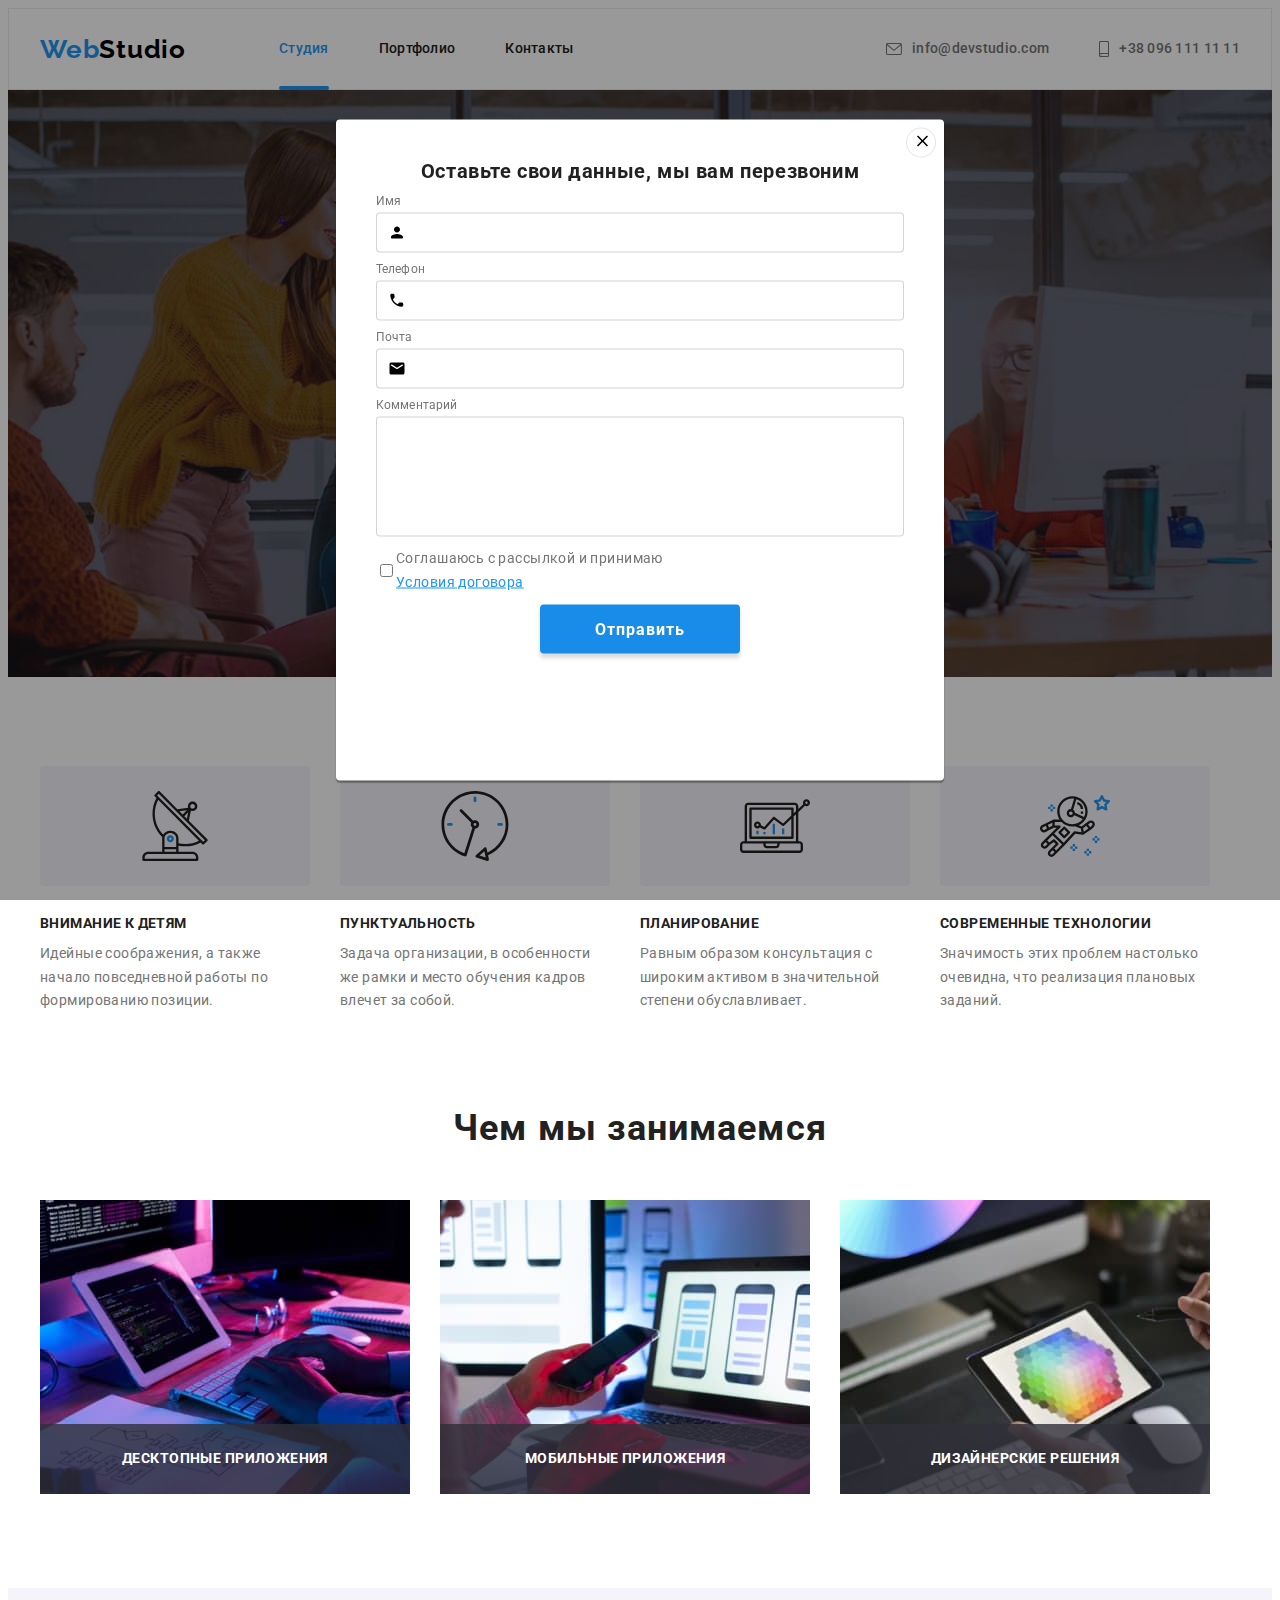
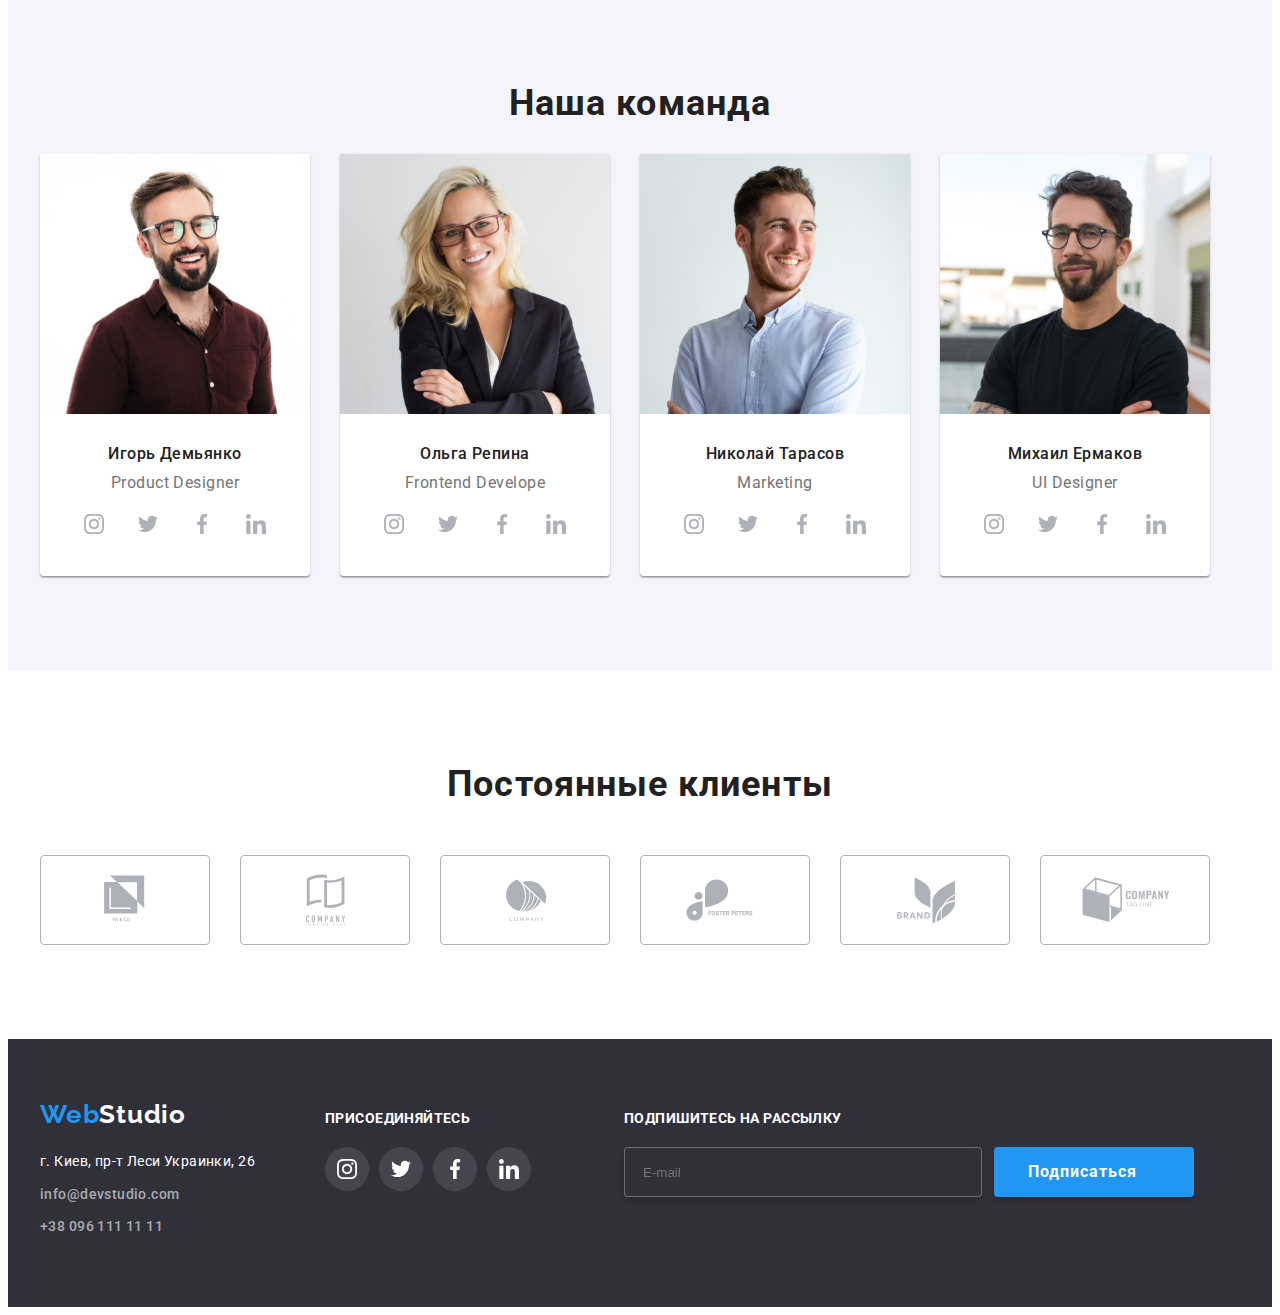
==== index.html @ b303ab15 "сделана модалка и футер не доконца" ====
<!DOCTYPE html>
<html lang="ru">
<head>
    <meta charset="UTF-8">
    <meta name="viewport" content="width=device-width, initial-scale=1.0">
    <title lang="en">Web Studio</title>
    <link rel="stylesheet" href="https://cdnjs.cloudflare.com/ajax/libs/modern-normalize/1.0.0/modern-normalize.css"
    integrity="sha512-Zx6MlUMKSVJoQ+83OwhdILe8cSEsCzfqThJd7J/VA2UrK6Ctj85p+xzqfyuNXE5B1k25uUdmJ2OzItbBy9GHAQ=="
    crossorigin="anonymous" />
    <link rel="preconnect" href="https://fonts.gstatic.com">
    <link rel="preconnect" href="https://fonts.gstatic.com">
    <link rel="preconnect" href="https://fonts.gstatic.com">
    <link href="https://fonts.googleapis.com/css2?family=Raleway:wght@700&family=Roboto:wght@400;500;700;900&display=swap"
    rel="stylesheet">
    <link rel="stylesheet" href="./css/styles.css">
</head>
<body>
    <!-- шапка сайта -->
    <header class="header">
        <div class="container main-nav">
            <nav class="menu">
                <a href="./index.html" lang="en" class="logo"><span class="logo-slogan">Web</span>Studio</a>
                <ul class="list-no-stule site-nav">
                    <li class="item"><a href="./index.html" class="menu-nav color-atelier underscore">Студия</a></li>
                    <li class="item"><a href="./portfolio.html" class="menu-nav ">Портфолио</a></li>
                    <li class="item"><a href="#" class="menu-nav">Контакты</a></li>
                </ul>
            </nav>
            <ul class="list-no-stule  auth-nav">
                <li class="item">
                    <a href="mailto:info@devstudio.com" class="address mail">
                        <svg class="" width="16" height="12">   
                            <use href="./img/icon/sprait-icon.svg#envelope"></use>  
                        </svg>
                        info@devstudio.com
                    </a>
                </li>
                <li class="item">
                    <a href="tel:+380961111111" class="address tell">
                        <svg class="" width="10" height="16">
                            <use href="./img/icon/sprait-icon.svg#smartphone"></use>
                        </svg>
                        +38 096 111 11 11
                    </a>
                </li>
            </ul>
        </div>
    </header>
    <!-- /шапка сайта -->
    <!-- основной контент -->
    <main>
        <!-- главный блок -->
        <section class="hero">
            <div class="container">
                <div class="text-button">
                    <h1 class="hero-text">ЭФФЕКТИВНЫЕ РЕШЕНИЯ ДЛЯ ВАШЕГО БИЗНЕСА</h1>
                    <button type="button" class="button-promo" data-modal-open>Заказать услугу</button>
                </div>
            </div>
            <!-- МОДАЛЬНОЕ ОКНО -->
            <!--  is-hidden -->
            <div class="backdrop" data-modal>  
                <div class="modal">
                    <button type="button" class="button-modal" data-modal-close>
                        <svg class="close" width="18" height="18">
                            <use href="./img/icon/symbol-defs.svg#close-modal"></use>
                        </svg>
                    </button>
                    <h3 class="modal-title">Оставьте свои данные, мы вам перезвоним</h3>
                    <form class="modal-form" action="#">
                        <label class="modal-form-lable">
                            Имя
                            <span class="input-wrapper">           
                                <input type="text" name="name"/>
                                <svg class="close" width="18" height="18">
                                    <use href="./img/icon/symbol-defs.svg#person-modal"></use>
                                </svg>
                            </span>
                        </label>
                        <label class="modal-form-lable">
                            Телефон
                            <span class="input-wrapper">
                                <input type="tel" name="tel" />
                                <svg class="close" width="18" height="18">
                                    <use href="./img/icon/symbol-defs.svg#phone-modal"></use>
                                </svg>
                            </span> 
                        </label>
                        <label class="modal-form-lable">
                            Почта
                            <span class="input-wrapper">
                                <input type="email" name="mail" />
                                <svg class="close" width="18" height="18">
                                    <use href="./img/icon/symbol-defs.svg#emai-modal"></use>
                                </svg>
                            </span>
                        </label>
                        <label>
                            Комментарий
                            <textarea name="coment" placeholder="Введите текст">
                            </textarea>
                        </label>
                        <label class="label-checkbox">
                            <input type="checkbox" name="contract" required>
                            <span>
                                Соглашаюсь с рассылкой и принимаю <a href="#" class="lable-linc">Условия договора</a>
                            </span>
                        </label>
                        <button type="submit" class="form-btn">Отправить</button>
                    </form>
                </div>
            </div> 
        </section>
        <!-- наше преимущество -->
        <section class="advantage">
            <div class="container">
                <h2 class="invisible-text">Наше преимущество</h2>
                <ul class="list-no-stule advantage-text">
                    <li class="item children">
                        <div class="advantage-icon">
                            <svg class="" width="70" height="70">
                                <use href="./img/icon/sprait-icon.svg#antenna"></use>
                            </svg>
                        </div>
                        <h3 class="key-slogan">ВНИМАНИЕ К ДЕТЯМ</h3>
                        <p class="text">Идейные соображения, а также начало повседневной работы по формированию позиции.</p>
                    </li>
                    <li class="item punctuality">
                        <div class="advantage-icon">
                            <svg class="" width="70" height="70">
                                <use href="./img/icon/sprait-icon.svg#clock"></use>
                            </svg>
                        </div>
                        <h3 class="key-slogan">ПУНКТУАЛЬНОСТЬ</h3>
                        <p class="text">Задача организации, в особенности же рамки и место обучения кадров влечет за собой.</p>
                    </li>
                    <li class="item planning">
                        <div class="advantage-icon">
                            <svg class="" width="70" height="70">
                                <use href="./img/icon/sprait-icon.svg#diagram"></use>
                            </svg>
                        </div>
                        <h3 class="key-slogan">ПЛАНИРОВАНИЕ</h3>
                        <p class="text">Равным образом консультация с широким активом в значительной степени обуславливает.</p>
                    </li>
                    <li class="item technologies">
                        <div class="advantage-icon">
                            <svg class="" width="70" height="70">
                                <use href="./img/icon/sprait-icon.svg#astronaut"></use>
                            </svg>
                        </div>
                        <h3 class="key-slogan">СОВРЕМЕННЫЕ ТЕХНОЛОГИИ</h3>
                        <p class="text">Значимость этих проблем настолько очевидна, что реализация плановых заданий.</p>
                    </li>
                </ul>
            </div> 
        </section>
        <!-- чем мы занимаемся -->
        <section class="we-do">
            <div class="container">
                <h2 class="we-do-text">Чем мы занимаемся</h2>
                <ul class="list-no-stule portfolio">
                    <li class="photo">
                        <div class="photo-cards">
                            <img src="./img/development.jpg" alt="разроботка" width="370" height="294">
                            <div class="inscription">
                                <p>Десктопные приложения</p>
                            </div>
                        </div>
                    </li>
                    <li class="photo">
                        <div class="photo-cards">
                            <img src="./img/presentation.jpg" alt="презентация" width="370" height="294">
                            <div class="inscription">
                                <p>Мобильные приложения</p>
                            </div>
                        </div>
                    </li>
                    <li class="photo">
                        <div class="photo-cards">
                            <img src="./img/design.jpg" alt="дизайн" width="370" height="294">
                            <div class="inscription">
                                <p>Дизайнерские решения</p>
                            </div>
                        </div>
                    </li>
                </ul>
            </div>    
        </section>
        <!-- наша команда -->
        <section class="team">
            <div class="container">
                <h2 class="our-team">Наша команда</h2>  
                <ul class="list-no-stule team-may">
                    <li class="card-master">
                        <img src="./img/igor.jpg" alt="Игорь Демьянко" width="270" height="260">
                        <div class="may">
                            <h3 class="name">Игорь Демьянко</h3>
                            <p lang="en" class="profession">Product Designer</p>
                            <ul class="list-no-stule">
                                <li class="networks">
                                    <a href="">
                                        <svg class="">
                                            <use href="./img/icon/sprait-icon.svg#instagram"></use>
                                        </svg>
                                    </a>
                                </li>
                                <li class="networks">
                                    <a href="">
                                        <svg class="">
                                            <use href="./img/icon/sprait-icon.svg#twitter"></use>
                                        </svg>
                                    </a>
                                </li>
                                <li class="networks">
                                    <a href="">
                                        <svg class="">
                                            <use href="./img/icon/sprait-icon.svg#facebook"></use>
                                        </svg>
                                    </a>
                                </li>
                                <li class="networks">
                                    <a href="">
                                        <svg class="">
                                            <use href="./img/icon/sprait-icon.svg#linkedin"></use>
                                        </svg>
                                    </a>
                                </li>
                            </ul>
                        </div>
                    </li>
                    <li class="card-master">
                        <img src="./img/olga.jpg" alt="Ольга Репина" width="270" height="260">
                        <div class="may">
                            <h3 class="name">Ольга Репина</h3>
                            <p lang="en" class="profession">Frontend Develope</p>
                            <ul class="list-no-stule">
                                <li class="networks">
                                    <a href="">
                                        <svg class="">
                                            <use href="./img/icon/sprait-icon.svg#instagram"></use>
                                        </svg>
                                    </a>
                                </li>
                                <li class="networks">
                                    <a href="">
                                        <svg class="">
                                            <use href="./img/icon/sprait-icon.svg#twitter"></use>
                                        </svg>
                                    </a>
                                </li>
                                <li class="networks">
                                    <a href="">
                                        <svg class="">
                                            <use href="./img/icon/sprait-icon.svg#facebook"></use>
                                        </svg>
                                    </a>
                                </li>
                                <li class="networks">
                                    <a href="">
                                        <svg class="">
                                            <use href="./img/icon/sprait-icon.svg#linkedin"></use>
                                        </svg>
                                    </a>
                                </li>
                            </ul>
                        </div>
                    </li>
                    <li class="card-master">
                        <img src="./img/nik.jpg" alt="Николай Тарасов" width="270" height="260">
                        <div class="may">
                            <h3 class="name">Николай Тарасов</h3>
                            <p lang="en" class="profession">Marketing</p>
                            <ul class="list-no-stule">
                                <li class="networks">
                                    <a href="">
                                        <svg class="">
                                            <use href="./img/icon/sprait-icon.svg#instagram"></use>
                                        </svg>
                                    </a>
                                </li>
                                <li class="networks">
                                    <a href="">
                                        <svg class="">
                                            <use href="./img/icon/sprait-icon.svg#twitter"></use>
                                        </svg>
                                    </a>
                                </li>
                                <li class="networks">
                                    <a href="">
                                        <svg class="">
                                            <use href="./img/icon/sprait-icon.svg#facebook"></use>
                                        </svg>
                                    </a>
                                </li>
                                <li class="networks">
                                    <a href="">
                                        <svg class="">
                                            <use href="./img/icon/sprait-icon.svg#linkedin"></use>
                                        </svg>
                                    </a>
                                </li>
                            </ul>
                        </div>
                    </li>
                    <li class="card-master">
                        <img src="./img/mih.jpg" alt="Михаил Ермаков" width="270" height="260">
                        <div class="may">
                            <h3 class="name">Михаил Ермаков</h3>
                            <p lang="en" class="profession">UI Designer</p>
                            <ul class="list-no-stule">
                                <li class="networks">
                                    <a href="">
                                        <svg class="">
                                            <use href="./img/icon/sprait-icon.svg#instagram"></use>
                                        </svg>
                                    </a>
                                </li>
                                <li class="networks">
                                    <a href="">
                                        <svg class="">
                                            <use href="./img/icon/sprait-icon.svg#twitter"></use>
                                        </svg>
                                    </a>
                                </li>
                                <li class="networks">
                                    <a href="">
                                        <svg class="">
                                            <use href="./img/icon/sprait-icon.svg#facebook"></use>
                                        </svg>
                                    </a>
                                </li>
                                <li class="networks">
                                    <a href="">
                                        <svg class="">
                                            <use href="./img/icon/sprait-icon.svg#linkedin"></use>
                                        </svg>
                                    </a>
                                </li>
                            </ul>
                        </div>
                    </li>
                </ul>
            </div>
        </section>
        <!-- Постоянные клиенты -->
        <section class="customers">
            <div class="container">
                <h3 class="customers-text">Постоянные клиенты</h3>
                <ul class="list-no-stule regular">
                    <li class="box">
                        <a href="" class="regular-customers">
                            <svg class="">
                                <use href="./img/icon/sprait-icon.svg#client-1"></use>
                            </svg>
                        </a>
                    </li>
                    <li class="box">
                        <a href="" class="regular-customers">
                            <svg class="">
                                <use href="./img/icon/sprait-icon.svg#client-2"></use>
                            </svg>
                        </a>
                    </li>
                    <li class="box">
                        <a href="" class="regular-customers">
                            <svg class="">
                                <use href="./img/icon/sprait-icon.svg#client-3"></use>
                            </svg>
                        </a>
                    </li>
                    <li class="box">
                        <a href="" class="regular-customers">
                            <svg class="">
                                <use href="./img/icon/sprait-icon.svg#client-4"></use>
                            </svg>
                        </a>
                    </li>
                    <li class="box">
                        <a href="" class="regular-customers">
                            <svg class="">
                                <use href="./img/icon/sprait-icon.svg#client-5"></use>
                            </svg>
                        </a>
                    </li>
                    <li class="box">
                        <a href="" class="regular-customers">
                            <svg class="">
                                <use href="./img/icon/sprait-icon.svg#client-6"></use>
                            </svg>
                        </a>
                    </li>
                </ul>
            </div>
        </section>
        <!-- /Постоянные клиенты/ -->
    </main>
    <!-- /основной контент -->
    <!-- подвал сайта -->
    <footer class="footer">
        <div class="container"> 
            <div class="box-left">
                <a href="./index.html" lang="en" class="logo white-logo"><span class="logo-slogan">Web</span>Studio</a>
                <address class="map-address">г. Киев, пр-т Леси Украинки, 26</address>
                <ul class="list-no-stule footer-address">
                    <li class="item">
                        <a href="mailto:info@devstudio.com" class="address lower-address">info@devstudio.com</a>
                    </li>
                    <li class="item">
                        <a href="tel:+380961111111" class="address lower-address">+38 096 111 11 11</a>
                    </li>
                </ul>
            </div>
            <div class="box-right">
               <h4 class="join-us">Присоединяйтесь</h4>
                <ul class="list-no-stule joining">
                    <li class="references">
                        <a href="">
                            <svg class="">
                                <use href="./img/icon/sprait-icon.svg#instagram"></use>
                            </svg>
                        </a>
                    </li>
                    <li class="references">
                        <a href="">
                            <svg class="">
                                <use href="./img/icon/sprait-icon.svg#twitter"></use>
                            </svg>
                        </a>
                    </li>
                    <li class="references">
                        <a href="">
                            <svg class="">
                                <use href="./img/icon/sprait-icon.svg#facebook"></use>
                            </svg>
                        </a>
                    </li>
                    <li class="references">
                        <a href="">
                            <svg class="">
                                <use href="./img/icon/sprait-icon.svg#linkedin"></use>
                            </svg>
                        </a>
                    </li>
                </ul>
            </div>
            <div class="box-right-mailing">
                <h4 class="mailing-text">Подпишитесь на рассылку</h4>
                <form class="mailing">
                    <input type="email" name="mail" placeholder="E-mail">
                    <button type="submit">
                        Подписаться
                        <svg class="" width="18" height="18">
                            <use href="./img/icon/sprait-icon.svg#icon-mailing"></use>
                        </svg>
                    </button>
                </form>
            </div> 
        </div> 
    </footer>
    <!-- /подвал сайта -->
    <!-- подключение мадалки -->
    <script src="./js/modal.js"></script>
    <script>
        (()=> {
            document
            .querySelector('.js-speaker-form')
            .addEventListener('submit', e => {
                e.preventDefault();

                new FormData(e.currentTarget). forEach((value, name) =>
                  console. log(`${name}: ${value}`), 
                );
            });
        })();
    </script>
    <!-- подключение мадалки -->
</body>
</html>
---- css/styles.css ----
:root {
  --main-text: 'Roboto', sans-serif;
  --logo-text: 'Raleway', sans-serif;
  --body-collor: #ffffff;
  --link-color: #2196f3;
  --main-color: #212121;
  --text-color: #757575;
  --logo-color-black: #000000;
  --logo-color-white: #ffffff;
}

/* 
основной фон сайта   #ffffff
основной цвет текста #212121
цвет парагрофа       #757575
цвет ссылок при навидении #2196F3
*/
/* ========== BODY ============= */

body {
  font-family: var(--main-text);
  font-style: normal;
  font-weight: normal;
  background-color: var(--body-collor);
}

a {
  text-decoration: none;
}

.list-no-stule {
  list-style: none;
  padding: 0;
  margin: 0;
}

.container {
  width: 1200px;
  padding: 0 15px;
  margin: 0 auto;
  /* border: 3px solid brown; */
}

img {
  display: block;
  max-width: 100%;
  height: auto;
}

.invisible-text {
  position: absolute;
  width: 1px;
  height: 1px;
  margin: -1px;
  border: 0;
  padding: 0;
  clip: rect(0000);
  overflow: hidden;
}

a {
  display: block;
}

/* ========== BODY =============== */

/* =========== HEADER ============ */
.header {
  background-color: #ffffff;
  border: 1px solid #ececec;
  /* position: fixed;
  width: 100%;
  top: 0;
  z-index: 1; */
}

/* body {
  padding-top: 80px;
} */

.logo {
  display: block;
  margin-right: 93px;
  font-family: var(--logo-text);
  font-weight: bold;
  font-size: 26px;
  line-height: 1.19;
  letter-spacing: 0.03em;
  color: var(--logo-color-black);
}
.logo-slogan {
  color: #2196f3;
}

.menu {
  display: flex;
  align-items: center;
}

.menu-nav {
  display: block;
  font-style: normal;
  font-weight: 500;
  font-size: 14px;
  line-height: 1.14;
  letter-spacing: 0.02em;
  color: var(--main-color);
  transition: 250ms cubic-bezier(0.4, 0, 0.2, 1);
}

.site-nav a,
.auth-nav a {
  display: flex;
  align-items: center;
  padding-top: 32px;
  padding-bottom: 32px;
}

.menu-nav:hover,
.menu-nav:focus {
  color: var(--link-color);
}

.color-atelier {
  color: var(--link-color);
}

.address {
  display: block;
  font-style: normal;
  font-weight: 500;
  font-size: 14px;
  line-height: 1.14;
  letter-spacing: 0.02em;
  color: var(--text-color);
  fill: #757575;
  transition: 250ms cubic-bezier(0.4, 0, 0.2, 1);
}

/* .auth-nav .item .address {
  padding-top: 32px;
  padding-bottom: 32px;
} */

.address:hover,
.address:focus {
  color: var(--link-color);
  fill: #2196f3;
}

.menu {
  display: flex;
}

.site-nav {
  display: flex;
}

.site-nav .item:not(:last-child) {
  margin-right: 50px;
}

.auth-nav {
  display: flex;
  margin-left: auto;
}

.auth-nav .item:not(:last-child) {
  margin-right: 50px;
}

.main-nav {
  display: flex;
  align-items: center;
}

.address {
  display: flex;
  align-self: center;
}

.address svg {
  margin-right: 10px;
}

.site-nav .item {
  position: relative;
}

.underscore::after {
  content: '';
  position: absolute;
  display: block;
  bottom: -1px;
  width: 100%;
  height: 4px;
  background: #2196f3;
  border-radius: 2px;
}

.site-nav li::after {
  content: '';
  position: absolute;
  display: block;
  bottom: -1px;
  width: 100%;
  height: 4px;
  background: #2196f3;
  border-radius: 2px;
  transition: transform 250ms cubic-bezier(0.4, 0, 0.2, 1);
  opacity: 0;
  transform: scaleX(0);
}

.site-nav li:hover::after {
  opacity: 1;
  transform: scaleX(1);
}

/* .underscore::after {
  content: '';
  position: absolute;
  display: block;
  bottom: -1px;
  width: 100%;
  height: 4px;
  background: #2196f3;
  border-radius: 2px;
  transition: transform 250ms cubic-bezier(0.4, 0, 0.2, 1);
  opacity: 0;
  transform: scaleX(0);
}

.underscore:hover::after {
  opacity: 1;
  transform: scaleX(1);
} */

/* .mail::before {
  content: '';
  width: 16px;
  height: 12px;
  margin-right: 10px;
  background-image: url(../img/icon/envelope.png);
  display: inline-block;
  background-repeat: no-repeat;
  background-size: contain;
}

.tell::before {
  content: '';
  width: 10px;
  height: 16px;
  margin-right: 10px;
  background-image: url(../img/icon/smartphone.png);
  display: inline-block;
  background-repeat: no-repeat;
  background-size: contain;
}

.auth-nav .address {
  display: flex;
  align-items: center;
} */

/* .header {
  position: absolute;
  width: 1600px;
  height: 80px;
  border-bottom: 1px solid #ececec;
  color-portfolio
} */

/* ============/ HEADER /=============== */

/* ============== ГЛАВНЫЙ БЛОК ================== */

.hero {
  background-color: #2f303a;
  text-align: center;
  padding-top: 200px;
  padding-bottom: 200px;
}

.text-button {
  display: inline-block;
  width: 696px;
}
.hero-text {
  margin-top: 0;
  margin-bottom: 30px;
  font-weight: 900;
  font-size: 44px;
  line-height: 1.36;
  letter-spacing: 0.06em;
  text-transform: uppercase;
  color: #ffffff;
}

.button-promo {
  cursor: pointer;
  background-color: #2196f3;
  color: #ffffff;
  font-weight: bold;
  border-radius: 4px;
  padding: 10px 32px;
  display: inline-block;
  min-width: 200px;
  text-align: center;
  letter-spacing: 0.06em;
  border: 1px solid transparent;
}

.hero {
  max-width: 1600px;
  margin-left: auto;
  margin-right: auto;
  background-image: linear-gradient(
      to right,
      rgba(47, 48, 58, 0.4),
      rgba(47, 48, 58, 0.4)
    ),
    url(../img/hero.jpg);
  background-repeat: no-repeat;
  background-position: center;
  background-size: cover;
}
/* ---------- МОДАЛКА ---------------------------- */
.backdrop {
  position: fixed;
  top: 0;
  left: 0;
  width: 100%;
  height: 100%;
  background: rgba(0, 0, 0, 0.4);
  z-index: 1;
  opacity: 1;
  transition: opacity 250ms cubic-bezier(0.4, 0, 0.2, 1);
}

.backdrop.is-hidden {
  opacity: 0;
  pointer-events: none;
}

.backdrop.is-hidden .modal {
  transform: translate(-50%, -50%) scale(0.5);
}
.modal {
  position: absolute;
  min-width: 528px;
  min-height: 581px;
  background-color: #ffffff;
  top: 50%;
  left: 50%;
  transform: translate(-50%, -50%) scale(1);
  transition: transform 250ms cubic-bezier(0.4, 0, 0.2, 1);
  box-shadow: 0px 1px 3px rgba(0, 0, 0, 0.12), 0px 1px 1px rgba(0, 0, 0, 0.14),
    0px 2px 1px rgba(0, 0, 0, 0.2);
  border-radius: 4px;

  padding: 40px 40px;
}

.button-modal {
  position: absolute;
  top: 8px;
  right: 8px;
  width: 30px;
  height: 30px;
  background: #ffffff;
  border-radius: 50%;
  border: 1px solid rgba(0, 0, 0, 0.1);
  box-sizing: border-box;
  outline: none;
  cursor: pointer;
  transition: opacity 250ms cubic-bezier(0.4, 0, 0.2, 1);
}

/* .button-modal svg {
  display: block;
  width: 18px;
  height: 18px;
  justify-content: center;
  align-items: center;
} */

.button-modal:hover {
  fill: #2196f3;
  transition: opacity 250ms cubic-bezier(0.4, 0, 0.2, 1);
}

.modal-title {
  margin: 0;
  margin-bottom: 12px;
  font-family: Roboto;
  font-style: normal;
  font-weight: bold;
  font-size: 20px;
  line-height: 1.15;
  text-align: center;
  letter-spacing: 0.03em;
  color: #212121;
}
.modal-form {
  display: flex;
  text-align: start;
  flex-direction: column;
  justify-content: start;
}

.modal-form input:not([type='checkbox']),
.modal-form textarea {
  margin-top: 4px;
  display: block;
  width: 100%;
  height: 40px;
  padding-left: 42px;
  border: 1px solid rgba(33, 33, 33, 0.2);
  box-sizing: border-box;
  border-radius: 4px;
}

.modal-form textarea {
  height: 120px;
  padding: 12px 16px;
  resize: none;
}

.modal-form label {
  margin-bottom: 10px;

  font-family: Roboto;
  font-style: normal;
  font-weight: normal;
  font-size: 12px;
  line-height: 1.16;
  letter-spacing: 0.01em;
  color: #757575;
}

.label-checkbox {
  display: flex;
}

.label-checkbox span {
  font-family: Roboto;
  font-style: normal;
  font-weight: normal;
  font-size: 14px;
  line-height: 1.71;
  letter-spacing: 0.03em;
  color: #757575;
}

.lable-linc {
  color: #2196f3;
  text-decoration: underline;
}
.form-btn {
  align-self: center;

  background: #188ce8;
  color: #ffffff;
  box-shadow: 0px 4px 4px rgba(0, 0, 0, 0.15);
  border-radius: 4px;
  padding: 10px 55px;
  outline: none;
  border: none;
  cursor: pointer;

  color: #ffffff;
  font-family: Roboto;
  font-style: normal;
  font-weight: bold;
  font-size: 16px;
  line-height: 1.87;
  letter-spacing: 0.06em;
}
.input-wrapper {
  position: relative;
  display: block;
}

.input-wrapper svg {
  content: '';
  position: absolute;
  display: block;
  width: 18px;
  height: 18px;
  top: 50%;
  left: 12px;
  transform: translateY(-50%);
  transition: opacity 250ms cubic-bezier(0.4, 0, 0.2, 1);
}

.modal-form-lable:focus-within {
  fill: #2196f3;
  border-color: #2196f3;
  transition: opacity 250ms cubic-bezier(0.4, 0, 0.2, 1);
}

.modal-form-lable:focus-within input {
  border: 1px solid #2196f3;
  /* transition: opacity 250ms cubic-bezier(0.4, 0, 0.2, 1); */
}

/* =========== / МОДАЛКА /============== */

/* =========== / ГЛАВНЫЙ БЛОК /============== */

/* =============== НАШЕ ПРЕИМУЩЕСТВО ========== */

.key-slogan {
  margin-top: 0;
  margin-bottom: 10px;
  font-weight: bold;
  font-size: 14px;
  line-height: 1.14;
  letter-spacing: 0.03em;
  text-transform: uppercase;
  color: var(--main-color);
}

.text {
  margin: 0;
  font-weight: normal;
  font-size: 14px;
  line-height: 1.71;
  letter-spacing: 0.03em;
  color: var(--text-color);
}

.advantage-text {
  display: flex;
}

.advantage-text .item {
  width: 270px;
}

.advantage-text .item:not(:last-child) {
  margin-right: 30px;
}

.advantage {
  padding-top: 89px;
  padding-bottom: 94px;
}

.advantage-icon {
  width: 270px;
  height: 120px;
  background-color: #f5f4fa;
  border-radius: 4px;
  margin-bottom: 30px;
  display: flex;
  justify-content: center;
  align-items: center;
}

/* .advantage-text {
  display: flex;
  flex-wrap: wrap;
  margin-top: 94px;
  margin-bottom: 94px;
}

.advantage-text .item {
  width: calc((100% - 90px) / 4);
  margin-right: 30px;
}

.advantage-text .item:nth-child(4n){
  margin-right: 0;
} */

/* .advantage-text .item::before {
  content: '';
  height: 120px;
  display: inline-block;
  display: block;
  background-repeat: no-repeat;
  background-size: 70px 70px, contain;
  background-position: center;
  background-color: #f5f4fa;
  border-radius: 4px;
  margin-bottom: 30px;
  outline: 1px solid red;
} */

/* .children::before {
  background-image: url(../img/icon/antenna.png);
}
.punctuality::before {
  background-image: url(../img/icon/clock.png);
}
.planning::before {
  background-image: url(../img/icon/Vector.png);
}
.technologies::before {
  background-image: url(../img/icon/astronaut.png);
} */

/* =============== / Наше ПРЕИМУЩЕСТВО / ========== */

/* ================== ЧЕМ МЫ ЗАНИМАЕМСЯ =========================== */

.we-do-text {
  margin-top: 0;
  margin-bottom: 50px;
  font-weight: bold;
  font-size: 36px;
  line-height: 1.17;
  text-align: center;
  letter-spacing: 0.03em;
  color: var(--main-color);
}

.we-do {
  padding-bottom: 94px;
}

.we-do ul {
  padding: 0;
}

.portfolio {
  display: flex;
}

.portfolio .photo:not(:last-child) {
  margin-right: 30px;
}

.inscription p {
  margin: 0;
  font-family: Roboto;
  font-style: normal;
  font-weight: bold;
  font-size: 14px;
  line-height: 1.14;
  letter-spacing: 0.03em;
  text-transform: uppercase;
  color: #ffffff;
}

.photo-cards {
  position: relative;
}

.inscription {
  position: absolute;
  display: flex;
  justify-content: center;
  align-items: center;
  bottom: 0;
  width: 100%;
  height: 70px;
  background: rgba(47, 48, 58, 0.8);
}

/* ================== / ЧЕМ МЫ ЗАНИМАЕМСЯ / =========================== */

/* ==================== НАША КОМАНДА =========================== */

.team {
  background: #f5f4fa;
  padding-top: 94px;
  padding-bottom: 94px;
}

.our-team {
  margin-top: 0;
  font-weight: bold;
  font-size: 36px;
  line-height: 1.17;
  text-align: center;
  letter-spacing: 0.03em;
  color: var(--main-color);
}

.may {
  padding: 30px 32px;
}

.name {
  margin-top: 0;
  margin-bottom: 10px;
  font-weight: 500;
  font-size: 16px;
  line-height: 1.19;
  text-align: center;
  letter-spacing: 0.03em;
  color: var(--main-color);
}

.profession {
  margin-top: 0;
  margin-bottom: 10px;
  font-weight: normal;
  font-size: 16px;
  line-height: 1.19;
  text-align: center;
  letter-spacing: 0.03em;
  color: var(--text-color);
}

.team-may {
  display: flex;
}

.card-master {
  width: 270px;
  background-color: #ffffff;
  box-shadow: 0px 1px 3px rgba(0, 0, 0, 0.12), 0px 1px 1px rgba(0, 0, 0, 0.14),
    0px 2px 1px rgba(0, 0, 0, 0.2);
  border-radius: 0px 0px 4px 4px;
}

.card-master:not(:last-child) {
  margin-right: 30px;
}
.may ul {
  display: flex;
  justify-content: space-between;
  /* width: 206px; */
  /* margin: 0 auto; */
}

.networks {
  width: 44px;
  height: 44px;
}

.networks a {
  fill: #afb1b8;
  display: flex;
  border-radius: 50%;
  width: 44px;
  height: 44px;
  justify-content: center;
  align-items: center;
  transition: 250ms cubic-bezier(0.4, 0, 0.2, 1);
}

.networks svg {
  width: 20px;
  height: 20px;
}

.networks a:hover,
.networks a:focus {
  background-color: #2196f3;
  fill: white;
}

/* ==================== / НАША КОМАНДА /=========================== */

/* ==================== ПОСТОЯННЫЕ КЛИЕНТЫ ======================== */

.customers {
  padding-top: 94px;
  padding-bottom: 94px;
}

.customers-text {
  text-align: center;
  margin-top: 0;
  margin-bottom: 50px;
  font-family: Roboto;
  font-style: normal;
  font-weight: bold;
  font-size: 36px;
  line-height: 1.16;
  letter-spacing: 0.03em;
  color: #212121;
}

.regular {
  display: flex;
}

.box {
  width: 170px;
  height: 90px;
}

.box:not(:last-child) {
  margin-right: 30px;
}

.regular-customers {
  display: flex;
  fill: #afb1b8;
  border: 1px solid #afb1b8;
  box-sizing: border-box;
  border-radius: 4px;
  width: 100%;
  height: 100%;
  transition: 250ms cubic-bezier(0.4, 0, 0.2, 1);
}

.regular-customers:hover,
.regular-customers:focus {
  border-color: #2196f3;
  fill: #2196f3;
}

/* ==================== / ПОСТОЯННЫЕ КЛИЕНТЫ / ======================== */

/* ==================== FOOTER ============================== */

.footer {
  background-color: #2f303a;
  padding-top: 60px;
  padding-bottom: 60px;
}

.white-logo {
  display: block;
  margin-top: 0;
  margin-right: 0;
  margin-bottom: 20px;
  font-family: var(--logo-text);
  font-weight: bold;
  font-size: 26px;
  line-height: 1.19;
  letter-spacing: 0.03em;
  color: var(--logo-color-white);
}

.map-address {
  margin-top: 0;
  margin-bottom: 9px;
  font-style: normal;
  font-size: 14px;
  line-height: 1.71;
  letter-spacing: 0.03em;
  color: #ffffff;
}

.lower-address {
  font-size: 14px;
  line-height: 1.71;
  letter-spacing: 0.03em;
  color: rgba(255, 255, 255, 0.6);
}

.footer-address .item {
  margin-bottom: 8px;
}

.box-left {
  margin-right: 70px;
}

.join-us {
  margin-top: 0;
  margin-bottom: 20px;
  font-family: Roboto;
  font-style: normal;
  font-weight: bold;
  font-size: 14px;
  line-height: 1.14;
  letter-spacing: 0.03em;
  text-transform: uppercase;
  color: #ffffff;
}

.references:not(:last-child) {
  margin-right: 10px;
}

.joining {
  display: flex;
}

footer .container {
  display: flex;
  align-items: baseline;
}

.references a {
  display: flex;
  background-color: rgba(255, 255, 255, 0.1);
  border-radius: 50%;
  width: 44px;
  height: 44px;
  justify-content: center;
  align-items: center;
  fill: #ffffff;
  transition: 250ms cubic-bezier(0.4, 0, 0.2, 1);
}

.references svg {
  width: 20px;
  height: 20px;
}

.references a:hover,
.references a:focus {
  background-color: #2196f3;
}

.box-right-mailing {
  margin-left: 93px;
  width: 570px;
}

.mailing-text {
  margin: 0;
  margin-bottom: 20px;
  font-family: Roboto;
  font-style: normal;
  font-weight: bold;
  font-size: 14px;
  line-height: 1.14;
  letter-spacing: 0.03em;
  text-transform: uppercase;

  color: #ffffff;
}

.mailing {
  display: flex;
}

.mailing input {
  width: 358px;
  height: 50px;
  margin-right: 12px;
  border: 1px solid rgba(255, 255, 255, 0.3);
  box-sizing: border-box;
  filter: drop-shadow(0px 4px 4px rgba(0, 0, 0, 0.15));
  border-radius: 4px;
  background-color: #2f303a;
}

.mailing input::placeholder {
  padding-left: 16px;
}

.mailing button {
  width: 200px;
  height: 50px;
  background: #2196f3;
  border: none;
  border-radius: 4px;
  box-shadow: 0px 4px 4px rgba(0, 0, 0, 0.15);
  padding: 10px 29px;
  font-family: Roboto;
  font-style: normal;
  font-weight: bold;
  font-size: 16px;
  line-height: 1.87;
  letter-spacing: 0.06em;
  color: #ffffff;
  transition: 250ms cubic-bezier(0.4, 0, 0.2, 1);
}

/* ====================== / FOOTER /============================== */

/* ======================= * ПОРТФОЛИО * ====================== */

.color-portfolio {
  color: var(--link-color);
}

.portfolio {
  padding-top: 94px;
  padding-bottom: 94px;
}

/* =================== Кнопки  (примеры работ)================ */
.linc-button {
  display: inline-block;
  font-weight: 500;
  font-size: 16px;
  line-height: 1.62;
  cursor: pointer;
  text-align: center;
  letter-spacing: 0.03em;
  background-color: #f5f4fa;
  color: var(--main-color);
  border-radius: 4px;
  padding: 6px 22px;
  min-width: 73px;
  border: 1px solid transparent;
  transition: 250ms cubic-bezier(0.4, 0, 0.2, 1);
}
.linc-button:hover,
.linc-button:focus {
  background-color: var(--link-color);
  color: #ffffff;
  box-shadow: 0px 3px 1px rgba(0, 0, 0, 0.1), 0px 1px 2px rgba(0, 0, 0, 0.08),
    0px 2px 2px rgba(0, 0, 0, 0.12);
}

.button {
  display: flex;
  justify-content: center;

  margin-bottom: 50px;
}

.button .li {
  margin-right: 8px;
}

.button li:not(:last-child) {
  margin-right: 8px;
}

/* =================== / Кнопки  (примеры работ) / ================ */

/* =================== Ссылки (Примеры работ)================ */

.title {
  margin-top: 0;
  margin-bottom: 4px;
  font-weight: bold;
  font-size: 18px;
  line-height: 2;
  letter-spacing: 0.06em;
  color: var(--main-color);
}

.information-text {
  margin: 0;
  font-size: 16px;
  line-height: 1.87;
  letter-spacing: 0.03em;
  color: var(--text-color);
}

.cards {
  width: 370px;
  background-color: #ffffff;
  border: 1px solid #eeeeee;
  box-sizing: border-box;
}

.cards-box {
  padding-top: 20px;
  padding-bottom: 20px;
  padding-left: 20px;
  /* padding: 20px 24px; */
}

.cards a:hover,
.cards a:focus {
  box-shadow: 0px 1px 1px rgba(0, 0, 0, 0.12), 0px 4px 4px rgba(0, 0, 0, 0.06),
    1px 4px 6px rgba(0, 0, 0, 0.16);
}

.information {
  display: flex;
  flex-wrap: wrap;
  justify-content: space-between;
}

.cards {
  width: calc((100% - 60px) / 3);
  margin-right: 30px;
  margin-bottom: 30px;
}

.information .cards:nth-child(3n) {
  margin-right: 0;
}

.information .cards:nth-last-child(-n + 3) {
  margin-bottom: 0;
}

.overlay-text {
  margin: 0;
  width: 322px;
  height: 168px;
  font-family: Roboto;
  font-style: normal;
  font-weight: normal;
  font-size: 18px;
  line-height: 1.56;
  letter-spacing: 0.03em;
  color: #ffffff;
}

.product {
  position: relative;
  overflow: hidden;
}

.pop-up {
  position: absolute;
  display: flex;
  justify-content: center;
  align-items: center;
  top: 0;
  left: 0;
  width: 100%;
  height: 100%;
  background-color: rgba(33, 150, 243, 0.9);
  transform: translateY(101%);
  transition: transform 250ms cubic-bezier(0.4, 0, 0.2, 1);
}

.product:hover .pop-up {
  transform: translateY(0);
  transition: transform 250ms cubic-bezier(0.4, 0, 0.2, 1);
}

.cards a:focus .pop-up {
  transform: translateY(0);
  transition: transform 250ms cubic-bezier(0.4, 0, 0.2, 1);
}

/* =================== / Ссылки (Примеры работ) /================ */
/* ======================= / * ПОРТФОЛИО * / ====================== */ ;
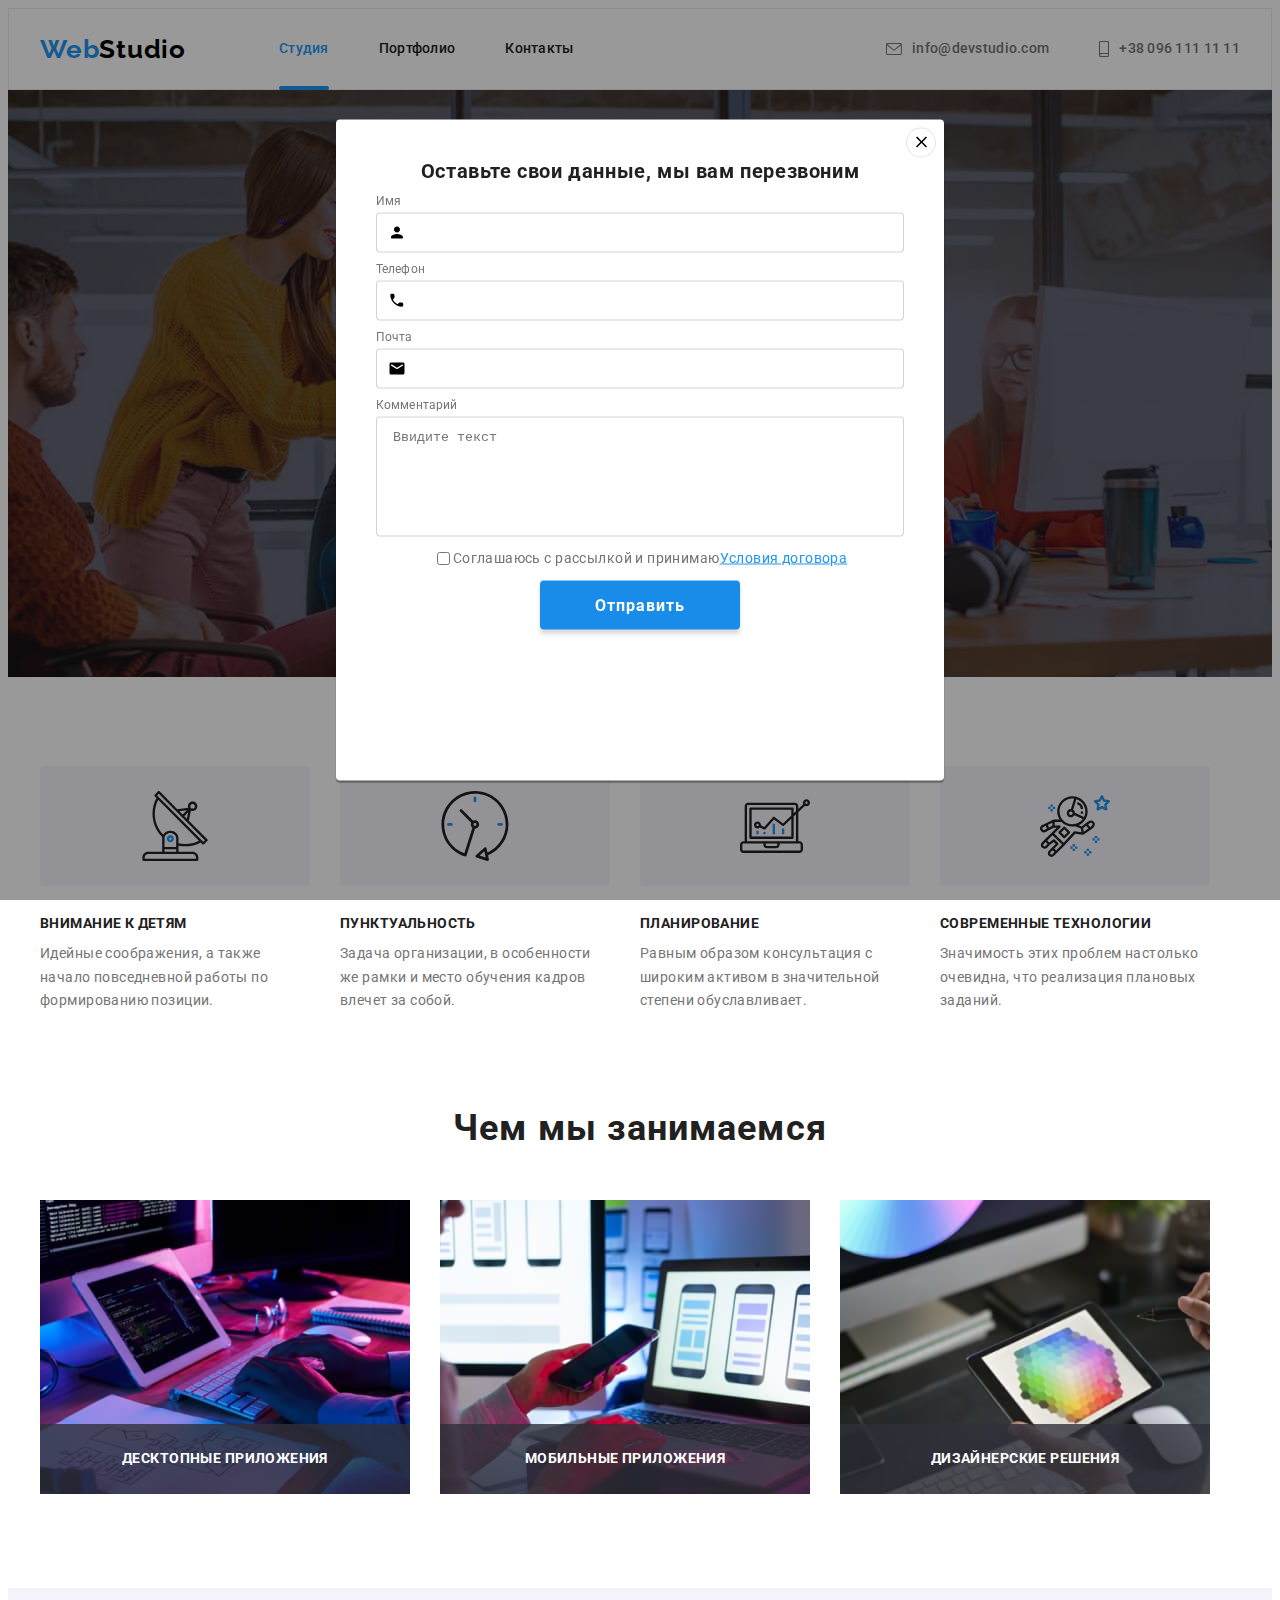
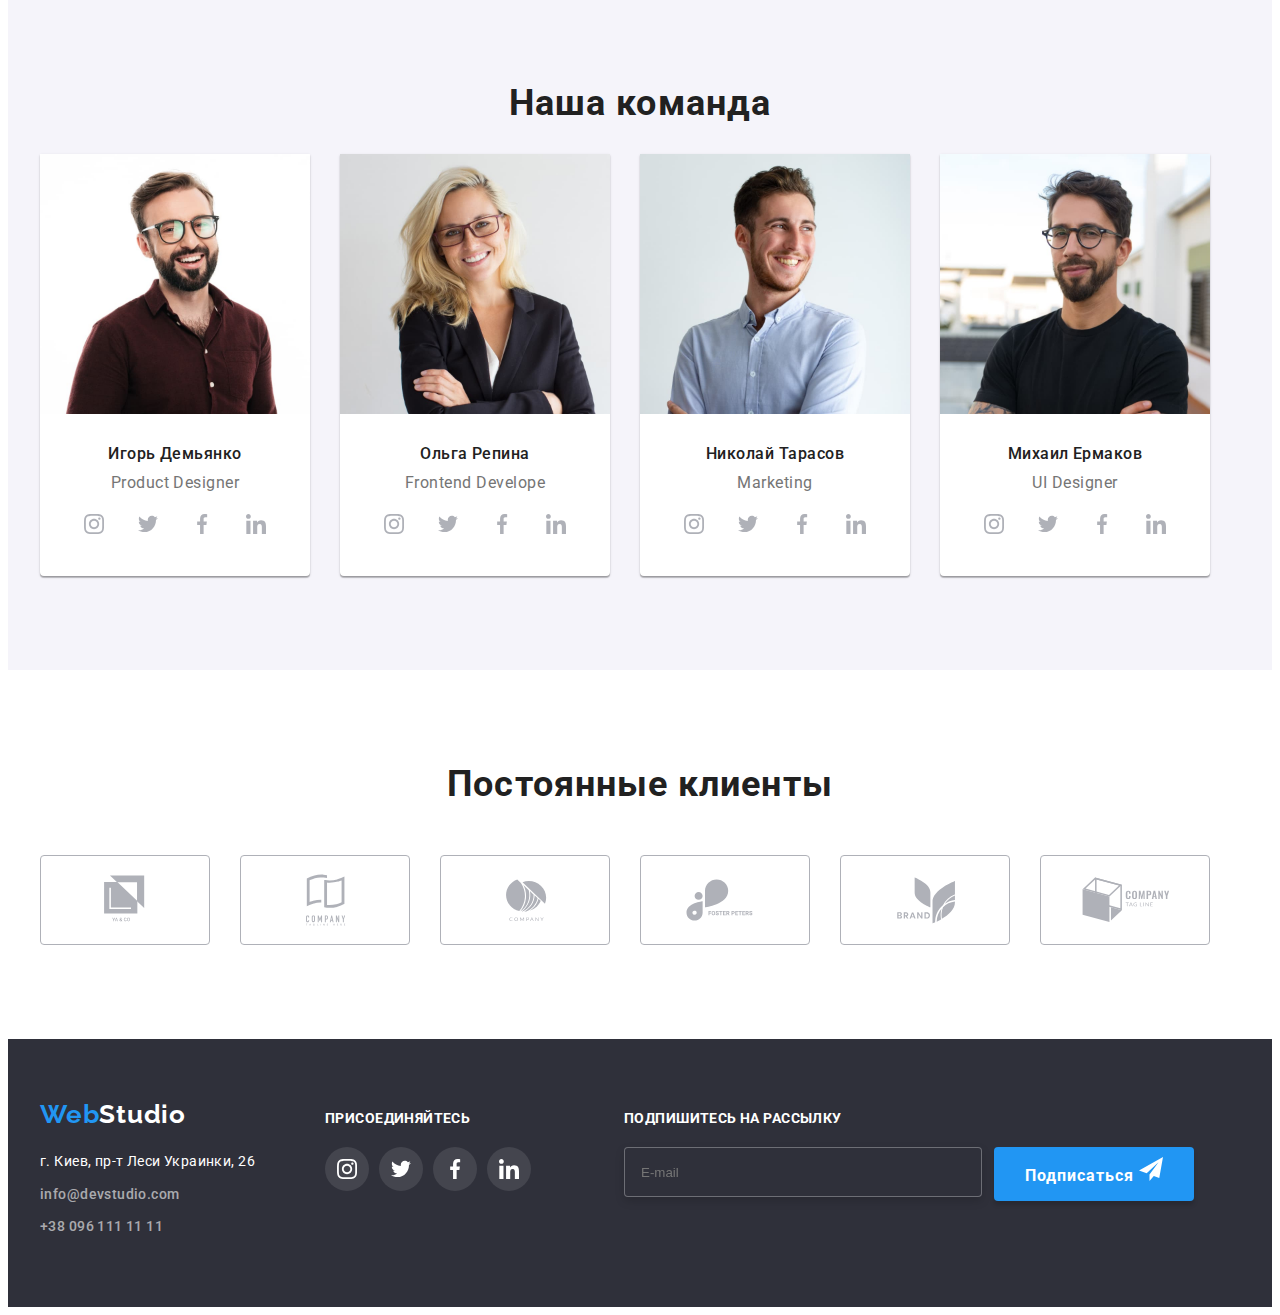
==== commit 929dcbe7: "промежуточные сохраненния" ====
--- a/index.html
+++ b/index.html
@@ -59,11 +59,11 @@
             </div>
             <!-- МОДАЛЬНОЕ ОКНО -->
             <!--  is-hidden -->
-            <div class="backdrop" data-modal>  
+            <div class="backdrop is-hidde" data-modal>  
                 <div class="modal">
                     <button type="button" class="button-modal" data-modal-close>
                         <svg class="close" width="18" height="18">
-                            <use href="./img/icon/symbol-defs.svg#close-modal"></use>
+                            <use href="./img/icon/sprait-icon.svg#close-modal"></use>
                         </svg>
                     </button>
                     <h3 class="modal-title">Оставьте свои данные, мы вам перезвоним</h3>
@@ -73,7 +73,7 @@
                             <span class="input-wrapper">           
                                 <input type="text" name="name"/>
                                 <svg class="close" width="18" height="18">
-                                    <use href="./img/icon/symbol-defs.svg#person-modal"></use>
+                                    <use href="./img/icon/sprait-icon.svg#person-modal"></use>
                                 </svg>
                             </span>
                         </label>
@@ -82,7 +82,7 @@
                             <span class="input-wrapper">
                                 <input type="tel" name="tel" />
                                 <svg class="close" width="18" height="18">
-                                    <use href="./img/icon/symbol-defs.svg#phone-modal"></use>
+                                    <use href="./img/icon/sprait-icon.svg#phone-modal"></use>
                                 </svg>
                             </span> 
                         </label>
@@ -91,19 +91,18 @@
                             <span class="input-wrapper">
                                 <input type="email" name="mail" />
                                 <svg class="close" width="18" height="18">
-                                    <use href="./img/icon/symbol-defs.svg#emai-modal"></use>
+                                    <use href="./img/icon/sprait-icon.svg#emai-modal"></use>
                                 </svg>
                             </span>
                         </label>
                         <label>
                             Комментарий
-                            <textarea name="coment" placeholder="Введите текст">
-                            </textarea>
+                            <textarea name="coment" placeholder="Ввидите текст"></textarea>
                         </label>
                         <label class="label-checkbox">
                             <input type="checkbox" name="contract" required>
                             <span>
-                                Соглашаюсь с рассылкой и принимаю <a href="#" class="lable-linc">Условия договора</a>
+                                Соглашаюсь с рассылкой и принимаю <a href="#" class="lable-linc"> Условия договора</a>
                             </span>
                         </label>
                         <button type="submit" class="form-btn">Отправить</button>
@@ -450,7 +449,7 @@
                     <input type="email" name="mail" placeholder="E-mail">
                     <button type="submit">
                         Подписаться
-                        <svg class="" width="18" height="18">
+                        <svg class="" width="24" height="24">
                             <use href="./img/icon/sprait-icon.svg#icon-mailing"></use>
                         </svg>
                     </button>
@@ -461,19 +460,8 @@
     <!-- /подвал сайта -->
     <!-- подключение мадалки -->
     <script src="./js/modal.js"></script>
-    <script>
-        (()=> {
-            document
-            .querySelector('.js-speaker-form')
-            .addEventListener('submit', e => {
-                e.preventDefault();
-
-                new FormData(e.currentTarget). forEach((value, name) =>
-                  console. log(`${name}: ${value}`), 
-                );
-            });
-        })();
-    </script>
+    <!-- Форма -->
+    <script src="./js/modal.js"></script>
     <!-- подключение мадалки -->
 </body>
 </html>
--- a/css/styles.css
+++ b/css/styles.css
@@ -377,13 +377,15 @@
   transition: opacity 250ms cubic-bezier(0.4, 0, 0.2, 1);
 }
 
-/* .button-modal svg {
+.button-modal svg {
+  position: absolute;
   display: block;
   width: 18px;
   height: 18px;
-  justify-content: center;
-  align-items: center;
-} */
+  top: 50%;
+  left: 50%;
+  transform: translate(-50%, -50%) scale(1);
+}
 
 .button-modal:hover {
   fill: #2196f3;
@@ -408,6 +410,8 @@
   flex-direction: column;
   justify-content: start;
 }
+
+/* :not([type='checkbox']) */
 
 .modal-form input:not([type='checkbox']),
 .modal-form textarea {
@@ -429,7 +433,6 @@
 
 .modal-form label {
   margin-bottom: 10px;
-
   font-family: Roboto;
   font-style: normal;
   font-weight: normal;
@@ -438,12 +441,19 @@
   letter-spacing: 0.01em;
   color: #757575;
 }
+.lable-linc {
+  color: #2196f3;
+  text-decoration: underline;
+}
 
 .label-checkbox {
   display: flex;
+  align-self: center;
+  justify-content: center;
 }
 
 .label-checkbox span {
+  display: flex;
   font-family: Roboto;
   font-style: normal;
   font-weight: normal;
@@ -453,10 +463,6 @@
   color: #757575;
 }
 
-.lable-linc {
-  color: #2196f3;
-  text-decoration: underline;
-}
 .form-btn {
   align-self: center;
 
@@ -477,6 +483,7 @@
   line-height: 1.87;
   letter-spacing: 0.06em;
 }
+
 .input-wrapper {
   position: relative;
   display: block;
@@ -496,7 +503,7 @@
 
 .modal-form-lable:focus-within {
   fill: #2196f3;
-  border-color: #2196f3;
+  border: #2196f3;
   transition: opacity 250ms cubic-bezier(0.4, 0, 0.2, 1);
 }
 
@@ -935,15 +942,14 @@
   filter: drop-shadow(0px 4px 4px rgba(0, 0, 0, 0.15));
   border-radius: 4px;
   background-color: #2f303a;
-}
-
-.mailing input::placeholder {
+  color: #ffffff;
   padding-left: 16px;
 }
 
 .mailing button {
+  position: relative;
+  padding: 10px 29px;
   width: 200px;
-  height: 50px;
   background: #2196f3;
   border: none;
   border-radius: 4px;
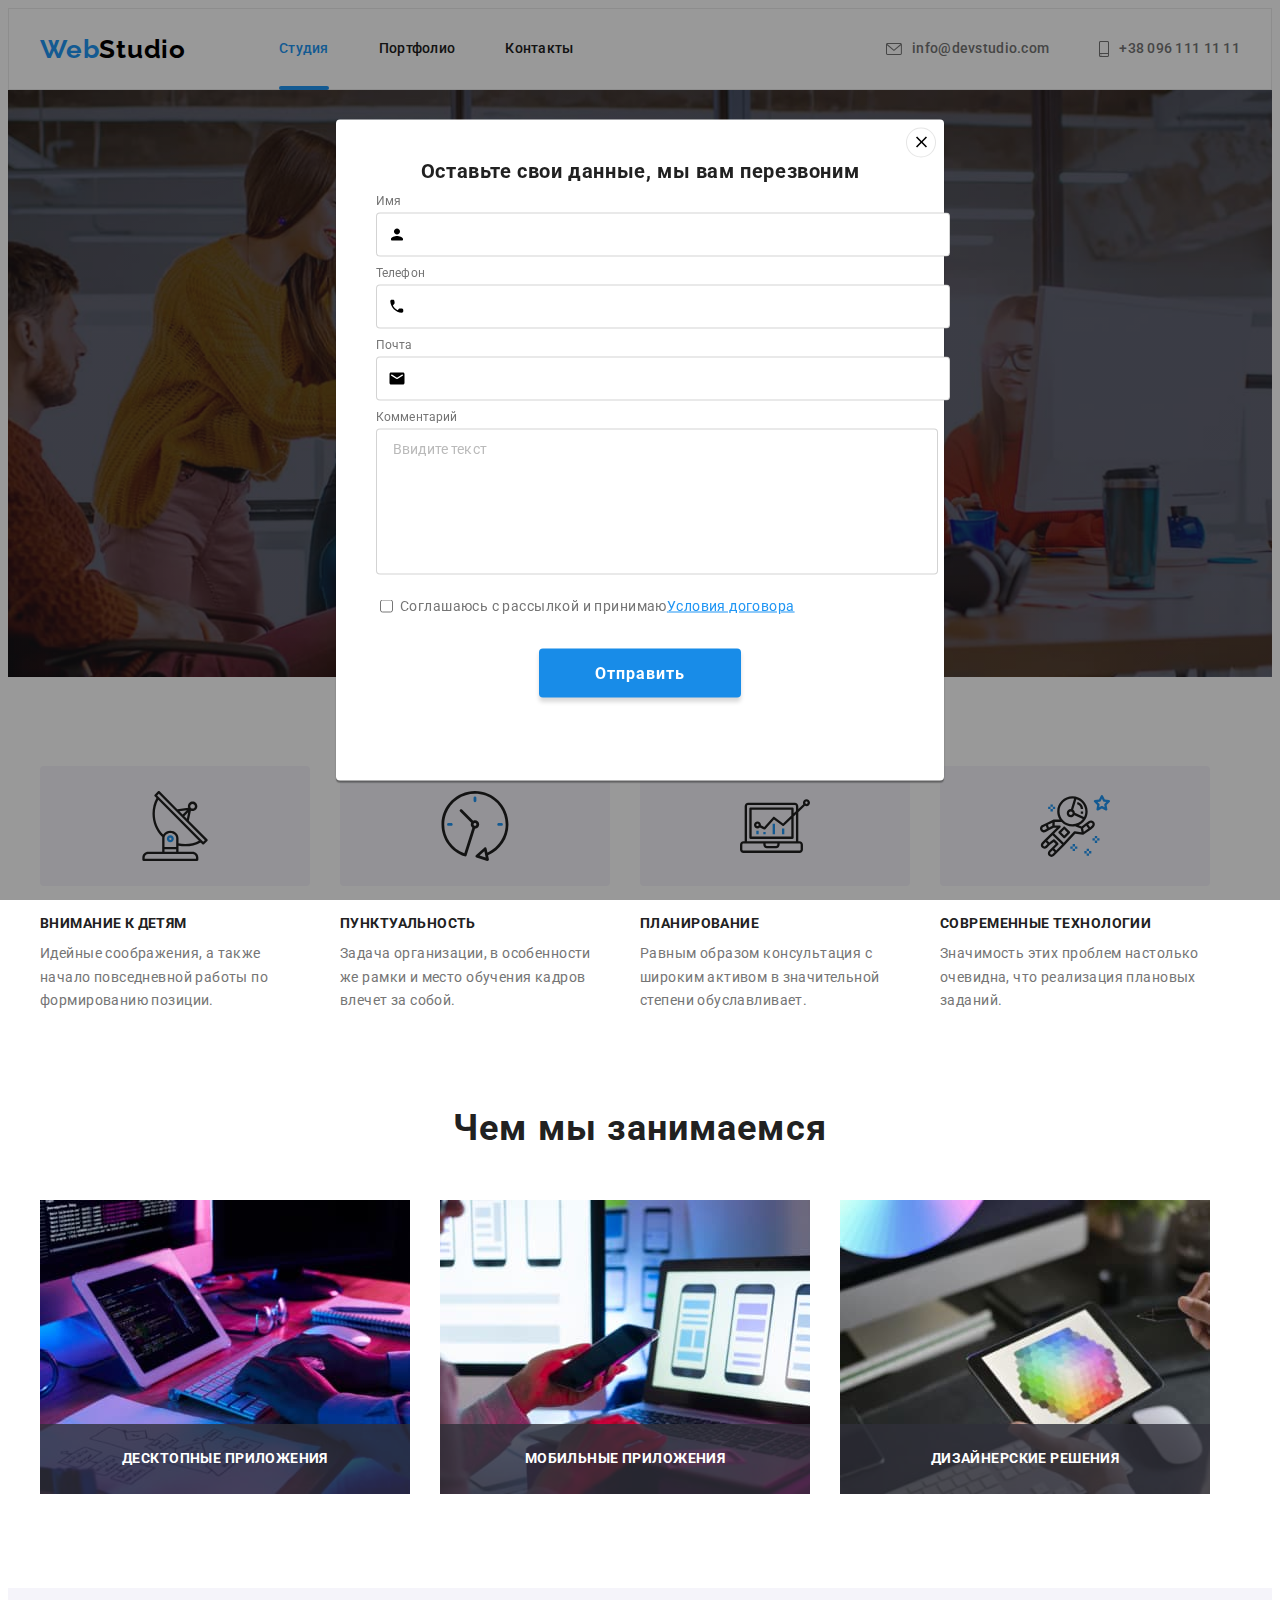
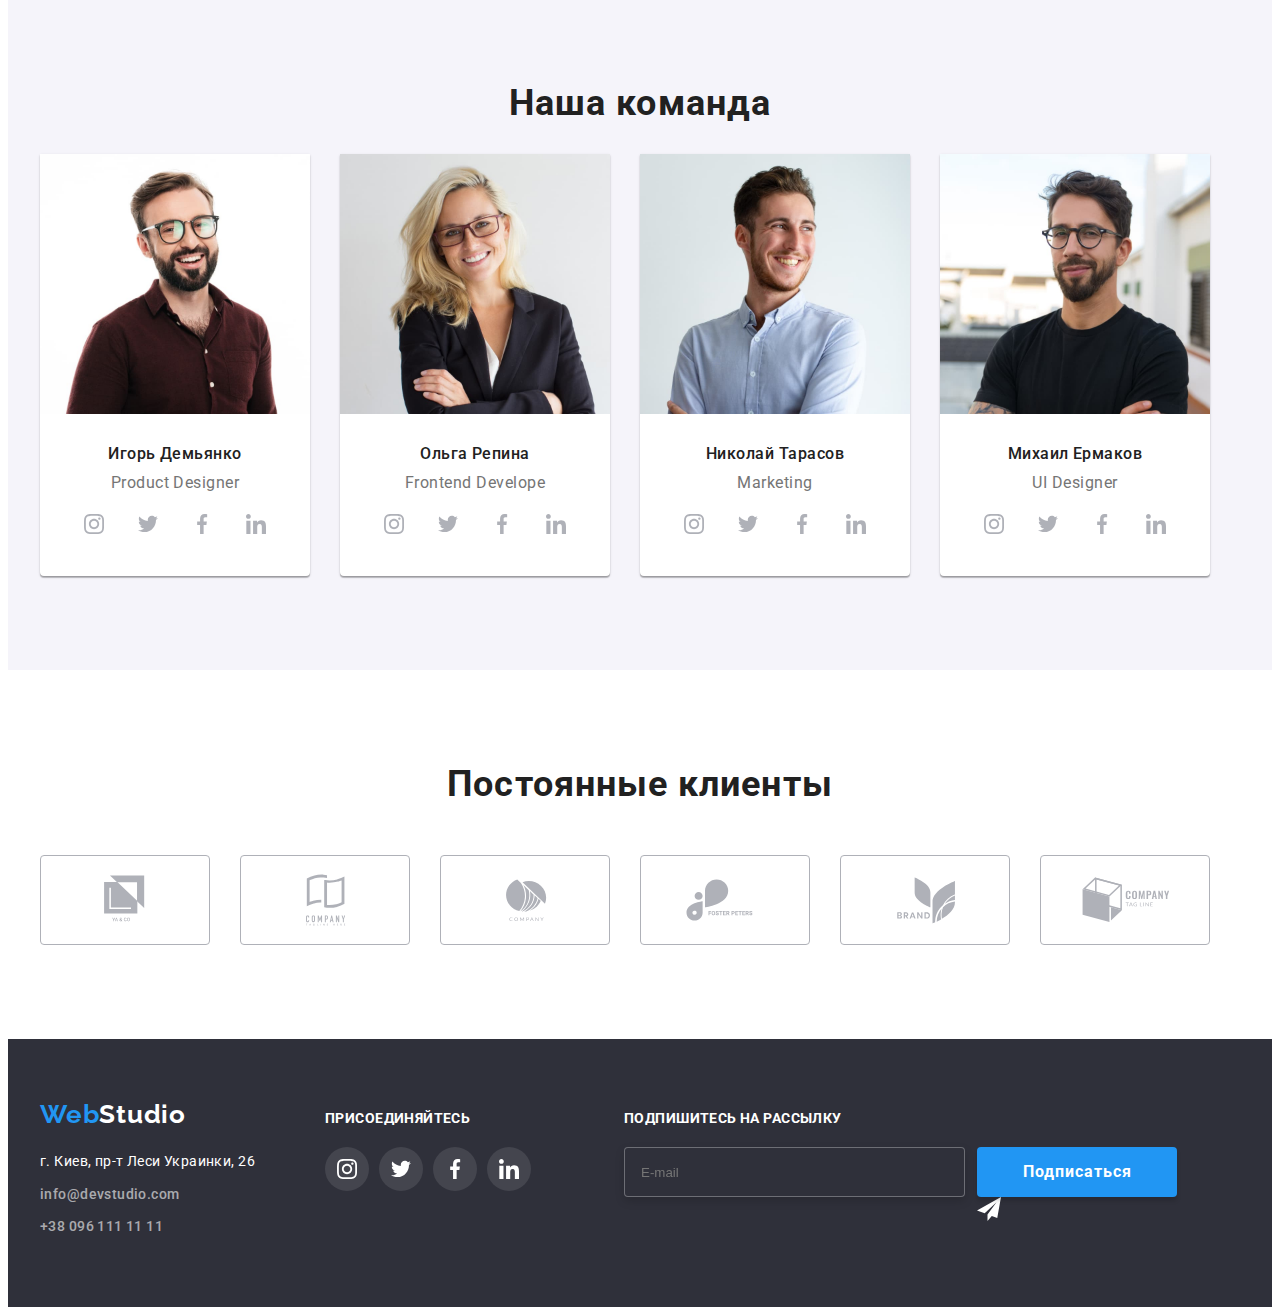
==== commit 02c8df63: "переделка формы сначала" ====
--- a/index.html
+++ b/index.html
@@ -59,7 +59,7 @@
             </div>
             <!-- МОДАЛЬНОЕ ОКНО -->
             <!--  is-hidden -->
-            <div class="backdrop is-hidde" data-modal>  
+            <div class="backdrop" data-modal>  
                 <div class="modal">
                     <button type="button" class="button-modal" data-modal-close>
                         <svg class="close" width="18" height="18">
@@ -68,43 +68,44 @@
                     </button>
                     <h3 class="modal-title">Оставьте свои данные, мы вам перезвоним</h3>
                     <form class="modal-form" action="#">
-                        <label class="modal-form-lable">
+                        <label class="form-label">
                             Имя
                             <span class="input-wrapper">           
-                                <input type="text" name="name"/>
+                                <input type="text" name="name" class="form-input"/>
                                 <svg class="close" width="18" height="18">
                                     <use href="./img/icon/sprait-icon.svg#person-modal"></use>
                                 </svg>
                             </span>
                         </label>
-                        <label class="modal-form-lable">
+                        <label class="form-label">
                             Телефон
                             <span class="input-wrapper">
-                                <input type="tel" name="tel" />
+                                <input type="tel" name="tel" class="form-input"/>
                                 <svg class="close" width="18" height="18">
                                     <use href="./img/icon/sprait-icon.svg#phone-modal"></use>
                                 </svg>
                             </span> 
                         </label>
-                        <label class="modal-form-lable">
+                        <label class="form-label">
                             Почта
                             <span class="input-wrapper">
-                                <input type="email" name="mail" />
+                                <input type="email" name="mail" class="form-input"/>
                                 <svg class="close" width="18" height="18">
                                     <use href="./img/icon/sprait-icon.svg#emai-modal"></use>
                                 </svg>
                             </span>
                         </label>
-                        <label>
+                        <label class="form-label">
                             Комментарий
-                            <textarea name="coment" placeholder="Ввидите текст"></textarea>
+                            <textarea name="coment" class="form-textarea" placeholder="Ввидите текст"></textarea>
                         </label>
-                        <label class="label-checkbox">
+                        <label class="form-label-checkbox">
                             <input type="checkbox" name="contract" required>
                             <span>
-                                Соглашаюсь с рассылкой и принимаю <a href="#" class="lable-linc"> Условия договора</a>
+                                Соглашаюсь с рассылкой и принимаю<a href="#" class="lable-linc"> Условия договора</a>
                             </span>
                         </label>
+
                         <button type="submit" class="form-btn">Отправить</button>
                     </form>
                 </div>
@@ -447,12 +448,12 @@
                 <h4 class="mailing-text">Подпишитесь на рассылку</h4>
                 <form class="mailing">
                     <input type="email" name="mail" placeholder="E-mail">
-                    <button type="submit">
-                        Подписаться
+                    <span class="button-icon">
+                        <button type="submit">Подписаться</button>
                         <svg class="" width="24" height="24">
                             <use href="./img/icon/sprait-icon.svg#icon-mailing"></use>
                         </svg>
-                    </button>
+                    </span>
                 </form>
             </div> 
         </div> 
@@ -461,7 +462,7 @@
     <!-- подключение мадалки -->
     <script src="./js/modal.js"></script>
     <!-- Форма -->
-    <script src="./js/modal.js"></script>
+    <!-- <script src="./js/modal.js"></script> -->
     <!-- подключение мадалки -->
 </body>
 </html>
--- a/css/styles.css
+++ b/css/styles.css
@@ -374,7 +374,7 @@
   box-sizing: border-box;
   outline: none;
   cursor: pointer;
-  transition: opacity 250ms cubic-bezier(0.4, 0, 0.2, 1);
+  transition: 250ms cubic-bezier(0.4, 0, 0.2, 1);
 }
 
 .button-modal svg {
@@ -389,7 +389,7 @@
 
 .button-modal:hover {
   fill: #2196f3;
-  transition: opacity 250ms cubic-bezier(0.4, 0, 0.2, 1);
+  transition: 250ms cubic-bezier(0.4, 0, 0.2, 1);
 }
 
 .modal-title {
@@ -404,35 +404,31 @@
   letter-spacing: 0.03em;
   color: #212121;
 }
+
 .modal-form {
   display: flex;
-  text-align: start;
   flex-direction: column;
   justify-content: start;
-}
-
-/* :not([type='checkbox']) */
-
-.modal-form input:not([type='checkbox']),
-.modal-form textarea {
-  margin-top: 4px;
+  text-align: start;
+}
+
+.form-input,
+.form-textarea {
   display: block;
   width: 100%;
   height: 40px;
+  border: 1px solid rgba(33, 33, 33, 0.2);
+  border-radius: 4px;
+
+  margin-top: 4px;
+  margin-bottom: 10px;
+}
+
+.form-input {
   padding-left: 42px;
-  border: 1px solid rgba(33, 33, 33, 0.2);
-  box-sizing: border-box;
-  border-radius: 4px;
-}
-
-.modal-form textarea {
-  height: 120px;
-  padding: 12px 16px;
-  resize: none;
-}
-
-.modal-form label {
-  margin-bottom: 10px;
+}
+
+.form-label {
   font-family: Roboto;
   font-style: normal;
   font-weight: normal;
@@ -441,47 +437,83 @@
   letter-spacing: 0.01em;
   color: #757575;
 }
+
+.form-textarea {
+  margin-bottom: 20px;
+  height: 120px;
+  padding: 12px 16px;
+  resize: none;
+}
+
+.form-textarea::placeholder {
+  font-family: Roboto;
+  font-style: normal;
+  font-weight: normal;
+  font-size: 14px;
+  line-height: 1.14;
+  letter-spacing: 0.01em;
+  color: rgba(117, 117, 117, 0.5);
+}
+
+.form-label-checkbox {
+  display: flex;
+  margin-bottom: 30px;
+}
+
+.form-label-checkbox input {
+  margin-right: 7px;
+  align-self: center;
+  justify-content: center;
+}
+
+.form-label-checkbox span {
+  display: flex;
+
+  font-family: Roboto;
+  font-style: normal;
+  font-weight: normal;
+  font-size: 14px;
+  line-height: 1.71;
+  letter-spacing: 0.03em;
+  color: #757575;
+}
+
 .lable-linc {
   color: #2196f3;
   text-decoration: underline;
-}
-
-.label-checkbox {
-  display: flex;
-  align-self: center;
-  justify-content: center;
-}
-
-.label-checkbox span {
-  display: flex;
+
   font-family: Roboto;
   font-style: normal;
   font-weight: normal;
   font-size: 14px;
   line-height: 1.71;
   letter-spacing: 0.03em;
-  color: #757575;
 }
 
 .form-btn {
   align-self: center;
-
+  padding: 10px 56px;
   background: #188ce8;
-  color: #ffffff;
   box-shadow: 0px 4px 4px rgba(0, 0, 0, 0.15);
   border-radius: 4px;
-  padding: 10px 55px;
-  outline: none;
   border: none;
-  cursor: pointer;
-
-  color: #ffffff;
+
   font-family: Roboto;
   font-style: normal;
   font-weight: bold;
   font-size: 16px;
   line-height: 1.87;
   letter-spacing: 0.06em;
+  color: #ffffff;
+
+  opacity: 1;
+  transition: opacity 250ms cubic-bezier(0.4, 0, 0.2, 1);
+}
+
+.form-btn:hover,
+.form-btn:focus {
+  opacity: 0.8;
+  transition: opacity 250ms cubic-bezier(0.4, 0, 0.2, 1);
 }
 
 .input-wrapper {
@@ -490,26 +522,19 @@
 }
 
 .input-wrapper svg {
-  content: '';
   position: absolute;
-  display: block;
-  width: 18px;
-  height: 18px;
+  left: 12px;
   top: 50%;
-  left: 12px;
   transform: translateY(-50%);
-  transition: opacity 250ms cubic-bezier(0.4, 0, 0.2, 1);
-}
-
-.modal-form-lable:focus-within {
+}
+
+.form-label:focus-within {
   fill: #2196f3;
-  border: #2196f3;
-  transition: opacity 250ms cubic-bezier(0.4, 0, 0.2, 1);
-}
-
-.modal-form-lable:focus-within input {
+}
+
+.form-label:focus-within .form-input,
+.form-label:focus-within .form-textarea {
   border: 1px solid #2196f3;
-  /* transition: opacity 250ms cubic-bezier(0.4, 0, 0.2, 1); */
 }
 
 /* =========== / МОДАЛКА /============== */
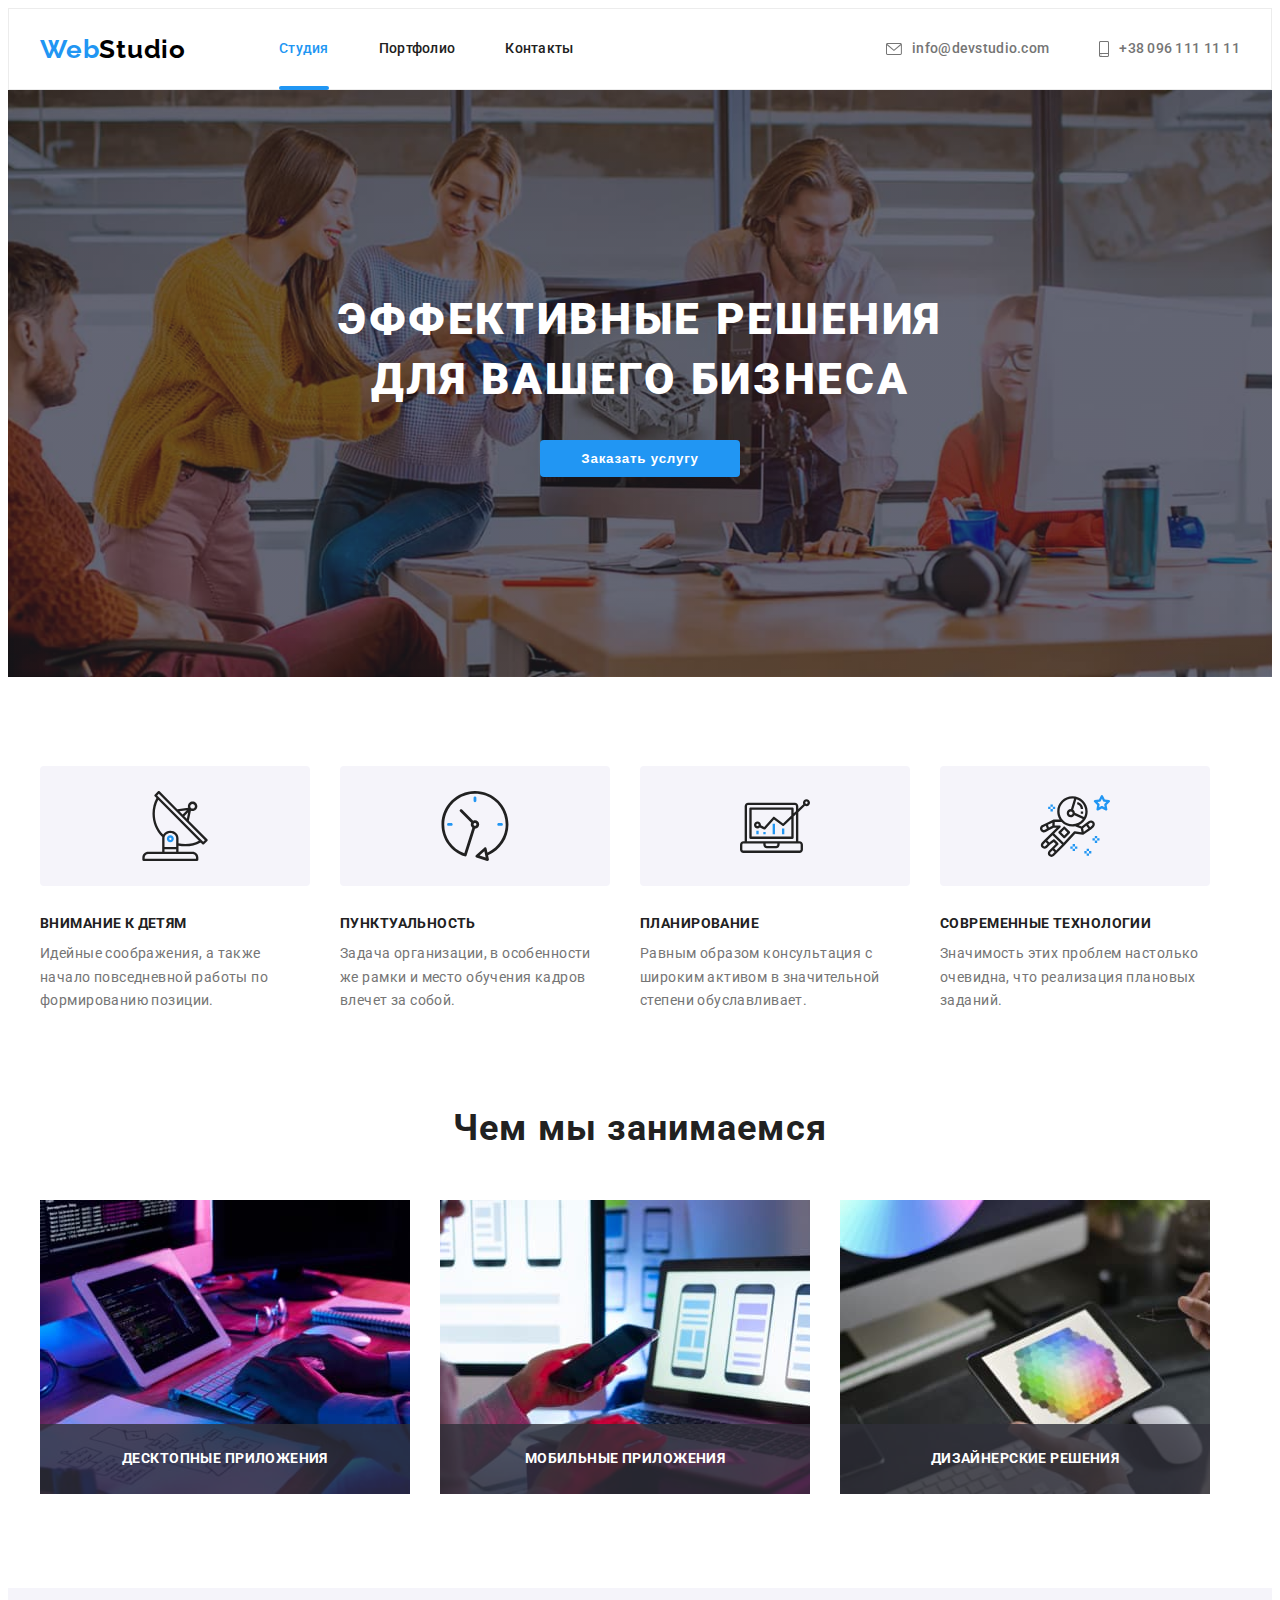
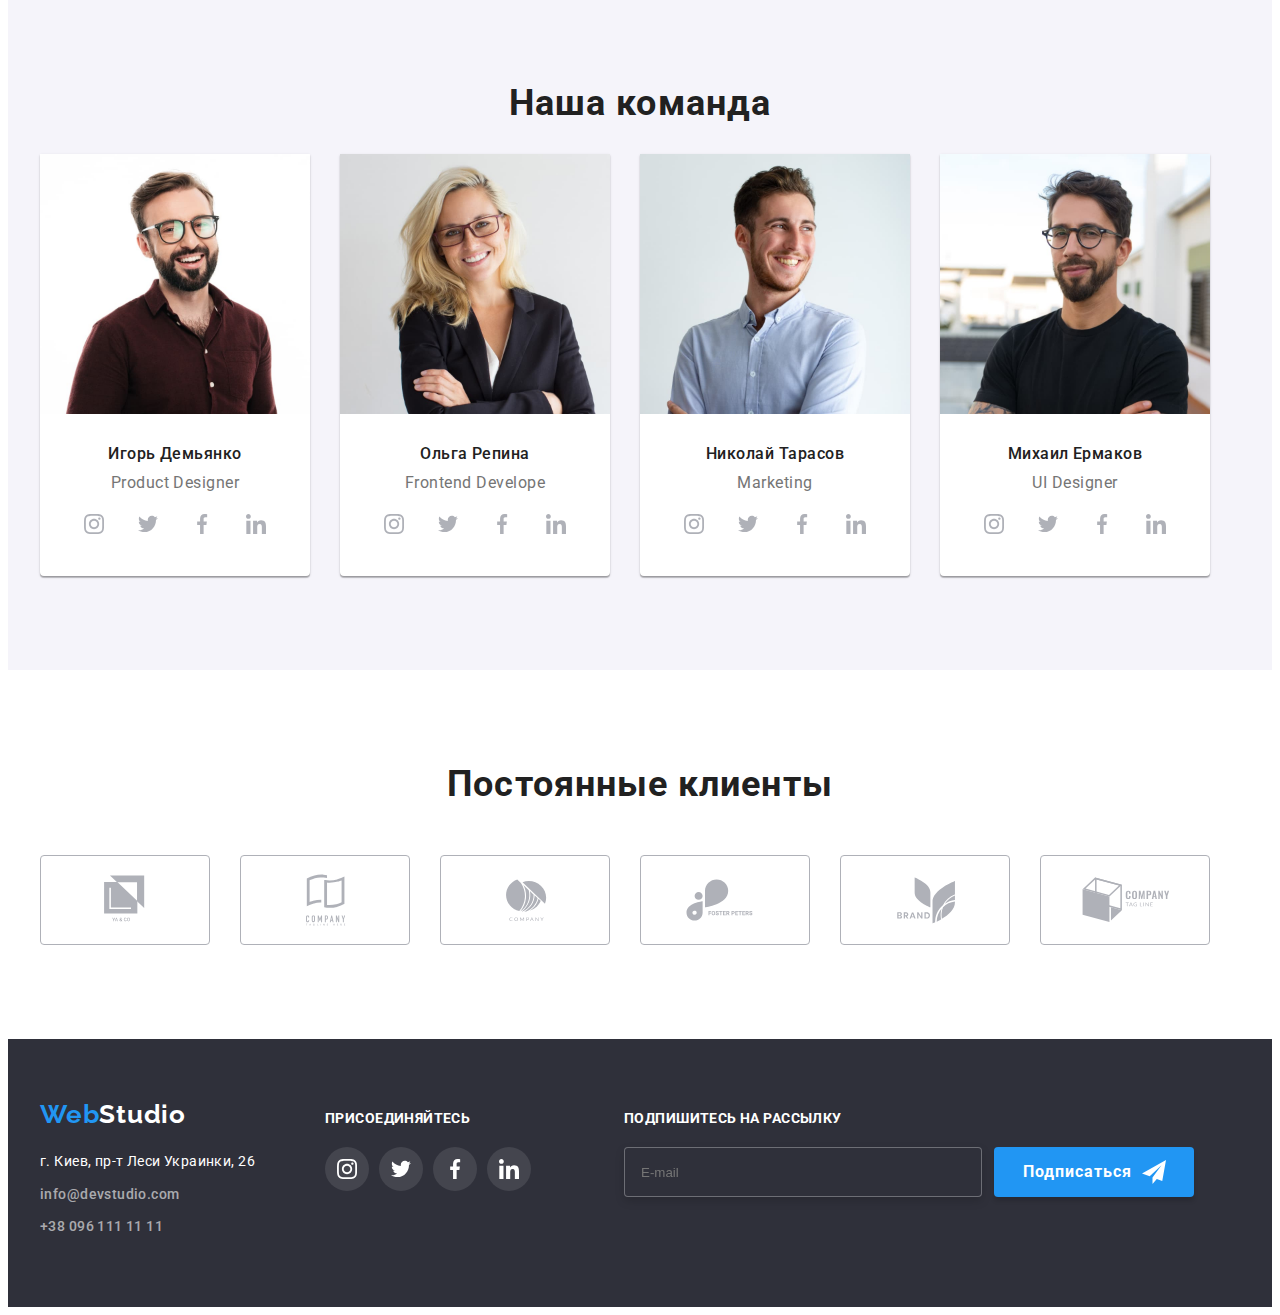
==== commit 1ba50d89: "Сделаное дз 6" ====
--- a/index.html
+++ b/index.html
@@ -58,8 +58,7 @@
                 </div>
             </div>
             <!-- МОДАЛЬНОЕ ОКНО -->
-            <!--  is-hidden -->
-            <div class="backdrop" data-modal>  
+            <div class="backdrop is-hidden" data-modal>  
                 <div class="modal">
                     <button type="button" class="button-modal" data-modal-close>
                         <svg class="close" width="18" height="18">
@@ -100,10 +99,9 @@
                             <textarea name="coment" class="form-textarea" placeholder="Ввидите текст"></textarea>
                         </label>
                         <label class="form-label-checkbox">
-                            <input type="checkbox" name="contract" required>
-                            <span>
-                                Соглашаюсь с рассылкой и принимаю<a href="#" class="lable-linc"> Условия договора</a>
-                            </span>
+                            <input type="checkbox" name="contract" class="checkbox invisible-text" required>
+                            <span class="icon-checkbox"></span>
+                            Соглашаюсь с рассылкой и принимаю<a href="#" class="lable-linc">Условия договора</a>
                         </label>
 
                         <button type="submit" class="form-btn">Отправить</button>
--- a/css/styles.css
+++ b/css/styles.css
@@ -458,16 +458,7 @@
 .form-label-checkbox {
   display: flex;
   margin-bottom: 30px;
-}
-
-.form-label-checkbox input {
-  margin-right: 7px;
-  align-self: center;
-  justify-content: center;
-}
-
-.form-label-checkbox span {
-  display: flex;
+  align-items: center;
 
   font-family: Roboto;
   font-style: normal;
@@ -488,6 +479,23 @@
   font-size: 14px;
   line-height: 1.71;
   letter-spacing: 0.03em;
+
+  margin-left: 4px;
+}
+
+.icon-checkbox {
+  width: 16px;
+  height: 15px;
+  border: 2px solid black;
+  border-radius: 2px;
+  margin-right: 7px;
+}
+
+.checkbox:checked + .icon-checkbox {
+  background-color: #2196f3;
+  background-image: url('/img/icon/check-icon.svg');
+  background-repeat: no-repeat;
+  border-color: transparent;
 }
 
 .form-btn {
@@ -973,13 +981,17 @@
 
 .mailing button {
   position: relative;
-  padding: 10px 29px;
+  padding-top: 10px;
+  padding-left: 29px;
+  padding-right: 62px;
+  padding-bottom: 10px;
   width: 200px;
   background: #2196f3;
   border: none;
   border-radius: 4px;
   box-shadow: 0px 4px 4px rgba(0, 0, 0, 0.15);
-  padding: 10px 29px;
+  cursor: pointer;
+
   font-family: Roboto;
   font-style: normal;
   font-weight: bold;
@@ -987,7 +999,24 @@
   line-height: 1.87;
   letter-spacing: 0.06em;
   color: #ffffff;
-  transition: 250ms cubic-bezier(0.4, 0, 0.2, 1);
+}
+
+.button-icon {
+  position: relative;
+  opacity: 1;
+  transition: opacity 250ms cubic-bezier(0.4, 0, 0.2, 1);
+}
+
+.button-icon svg {
+  position: absolute;
+  top: 13px;
+  right: 28px;
+}
+
+.button-icon:hover,
+.button-icon:focus {
+  opacity: 0.8;
+  transition: opacity 250ms cubic-bezier(0.4, 0, 0.2, 1);
 }
 
 /* ====================== / FOOTER /============================== */
@@ -1148,4 +1177,4 @@
 }
 
 /* =================== / Ссылки (Примеры работ) /================ */
-/* ======================= / * ПОРТФОЛИО * / ====================== */ ;
+/* ======================= / * ПОРТФОЛИО * / ====================== */
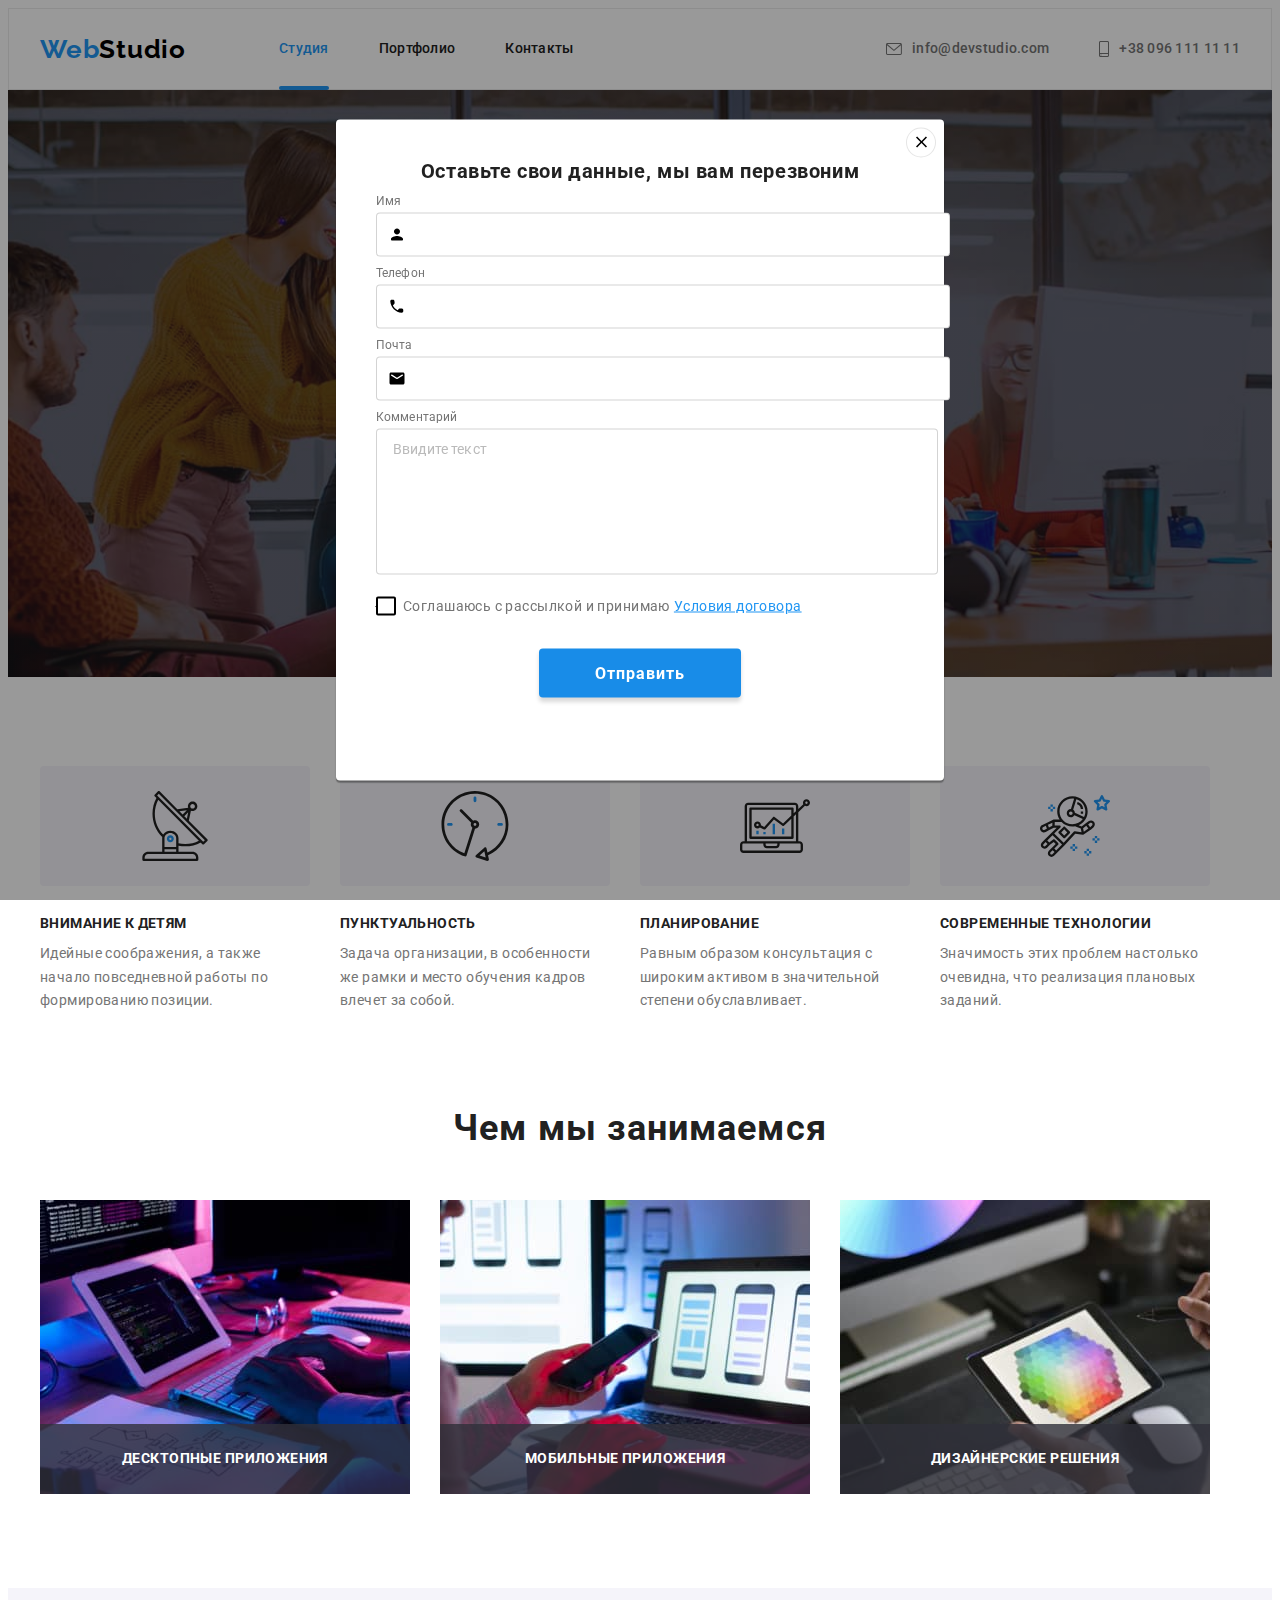
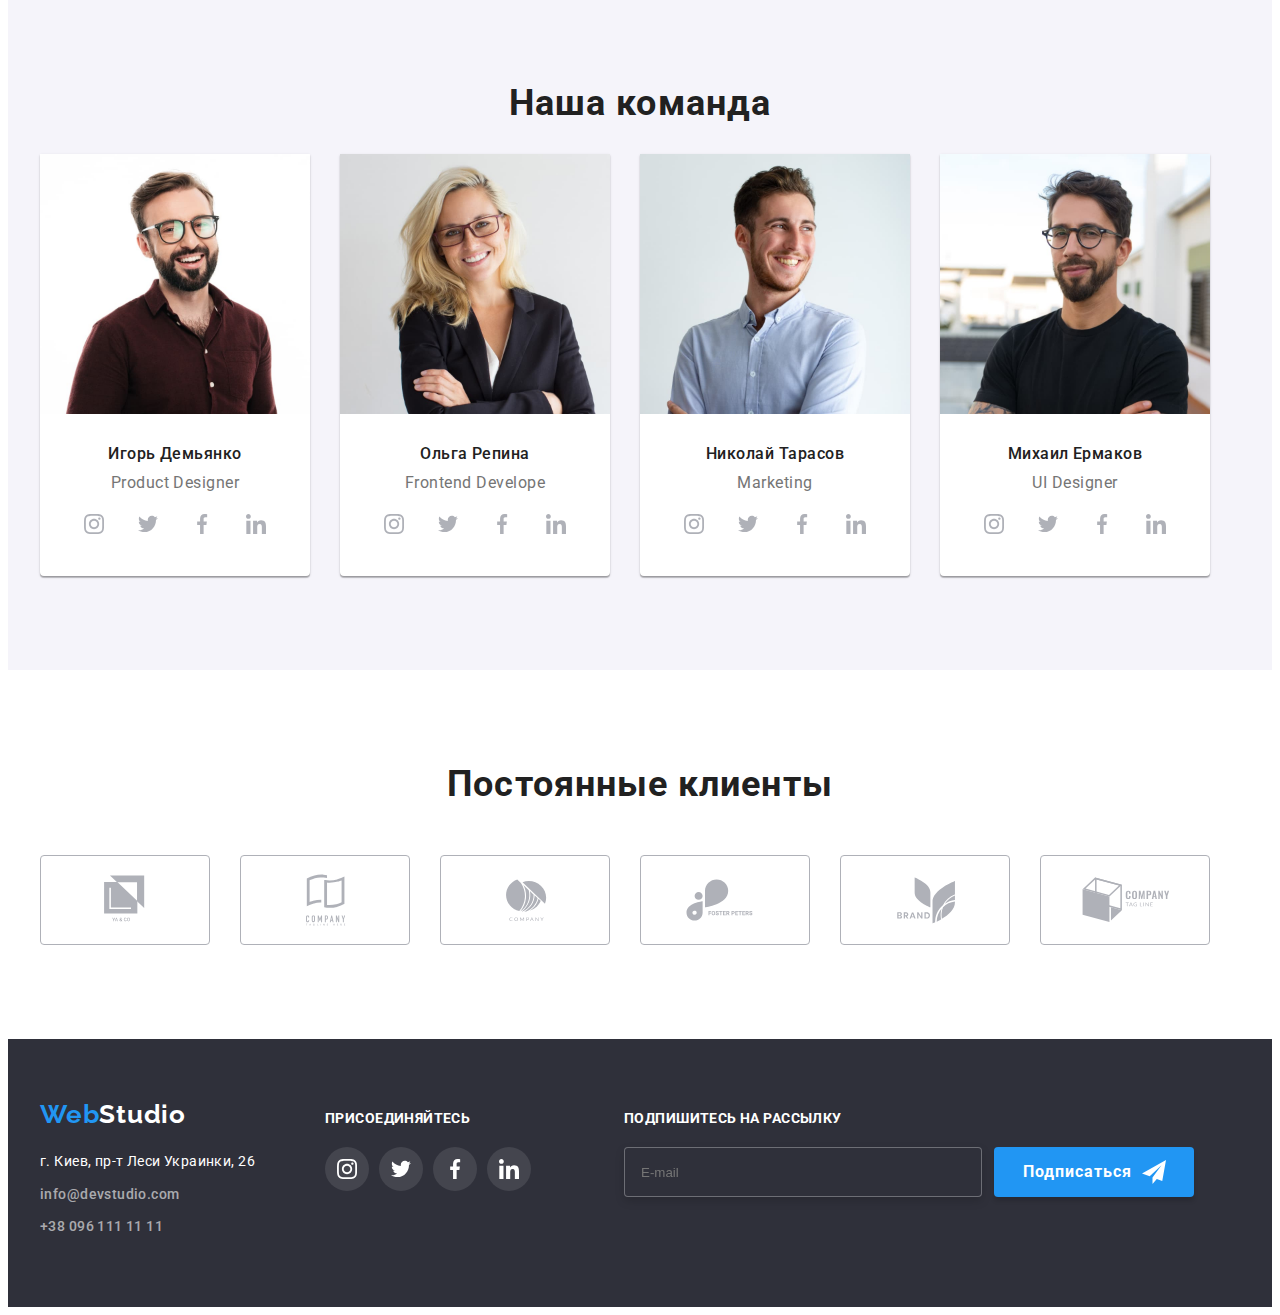
==== commit 1eaec905: "сделаны дороботки" ====
--- a/index.html
+++ b/index.html
@@ -7,8 +7,6 @@
     <link rel="stylesheet" href="https://cdnjs.cloudflare.com/ajax/libs/modern-normalize/1.0.0/modern-normalize.css"
     integrity="sha512-Zx6MlUMKSVJoQ+83OwhdILe8cSEsCzfqThJd7J/VA2UrK6Ctj85p+xzqfyuNXE5B1k25uUdmJ2OzItbBy9GHAQ=="
     crossorigin="anonymous" />
-    <link rel="preconnect" href="https://fonts.gstatic.com">
-    <link rel="preconnect" href="https://fonts.gstatic.com">
     <link rel="preconnect" href="https://fonts.gstatic.com">
     <link href="https://fonts.googleapis.com/css2?family=Raleway:wght@700&family=Roboto:wght@400;500;700;900&display=swap"
     rel="stylesheet">
@@ -58,7 +56,8 @@
                 </div>
             </div>
             <!-- МОДАЛЬНОЕ ОКНО -->
-            <div class="backdrop is-hidden" data-modal>  
+            <!-- is-hidden -->
+            <div class="backdrop" data-modal>  
                 <div class="modal">
                     <button type="button" class="button-modal" data-modal-close>
                         <svg class="close" width="18" height="18">
@@ -100,7 +99,11 @@
                         </label>
                         <label class="form-label-checkbox">
                             <input type="checkbox" name="contract" class="checkbox invisible-text" required>
-                            <span class="icon-checkbox"></span>
+                            <span class="icon-checkbox">
+                                <!-- <svg class="close" width="" height="">
+                                    <use href="./img/icon/sprait-icon.svg#check"></use>
+                                </svg> -->
+                            </span>
                             Соглашаюсь с рассылкой и принимаю<a href="#" class="lable-linc">Условия договора</a>
                         </label>
 
--- a/css/styles.css
+++ b/css/styles.css
@@ -536,12 +536,13 @@
   transform: translateY(-50%);
 }
 
-.form-label:focus-within {
+.form-label:focus-within svg {
   fill: #2196f3;
 }
 
-.form-label:focus-within .form-input,
-.form-label:focus-within .form-textarea {
+.form-input:focus-within,
+.form-textarea:focus-within {
+  outline: 0;
   border: 1px solid #2196f3;
 }
 
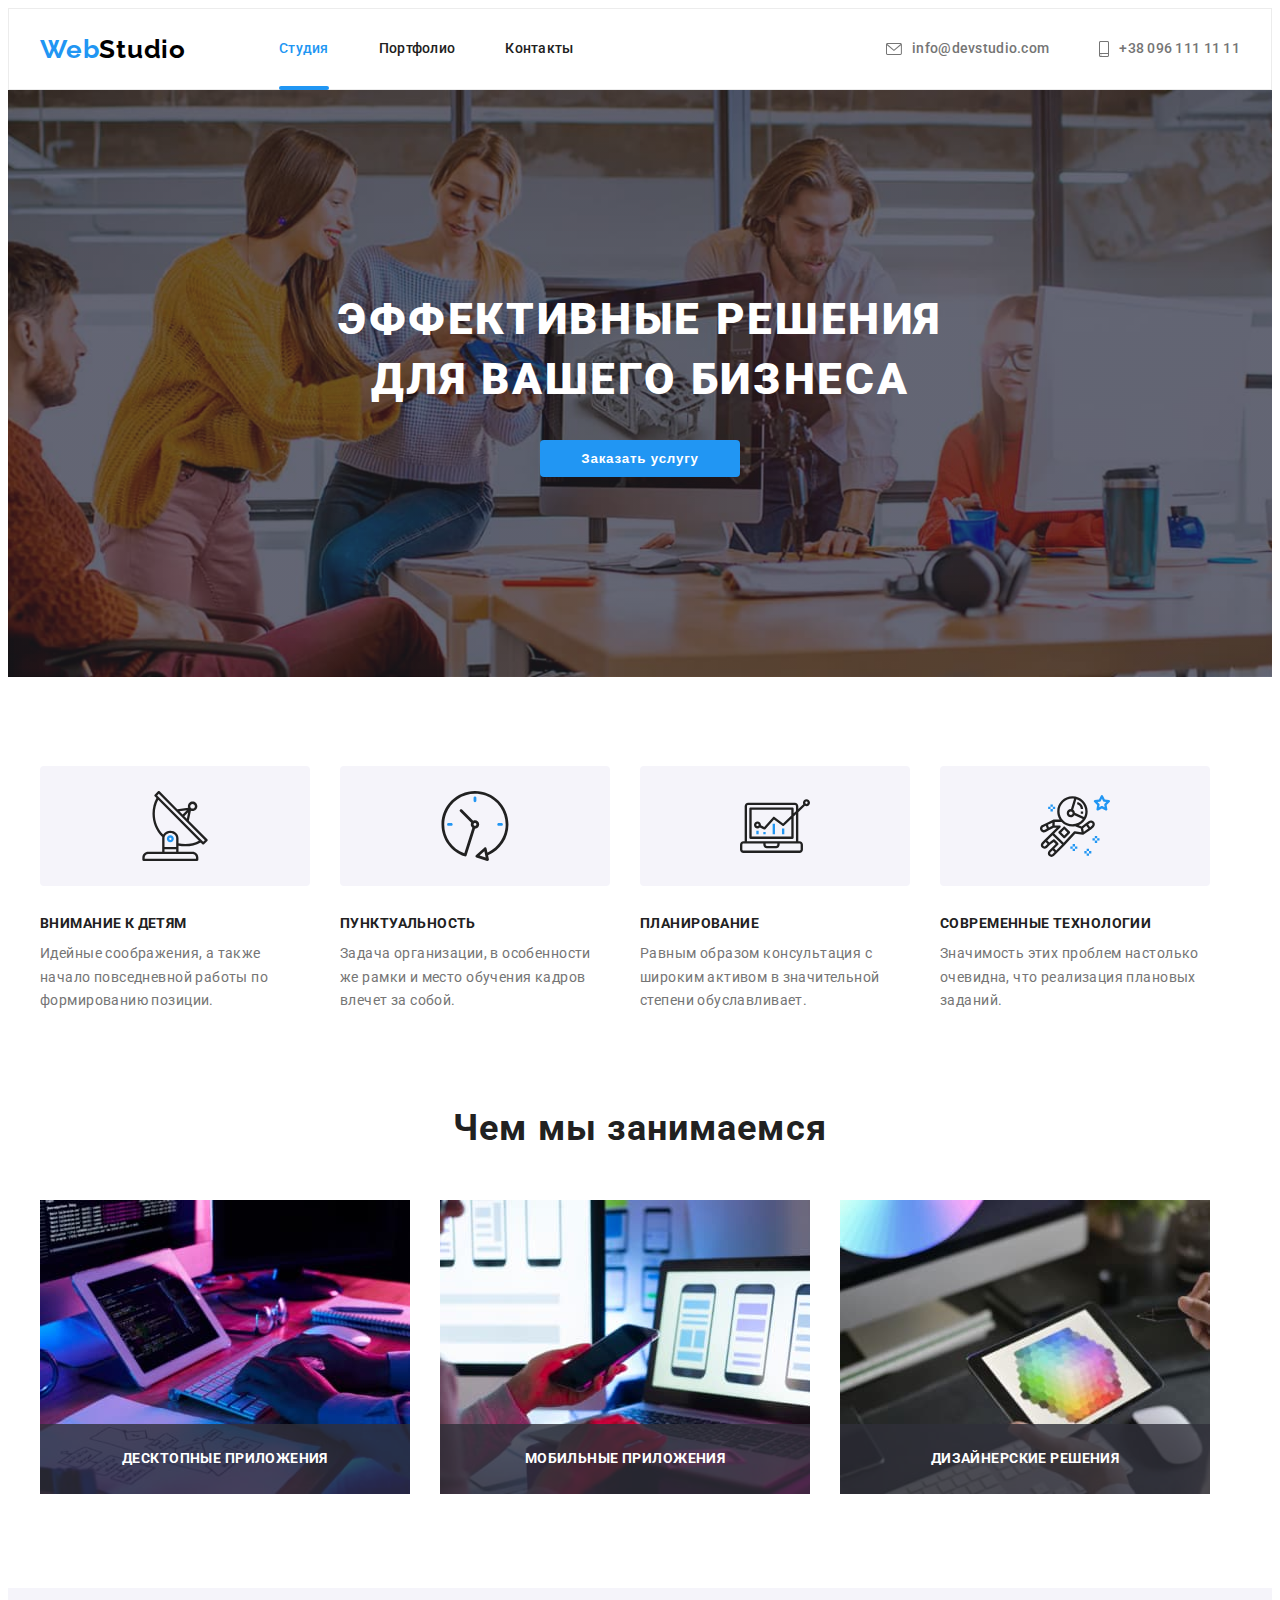
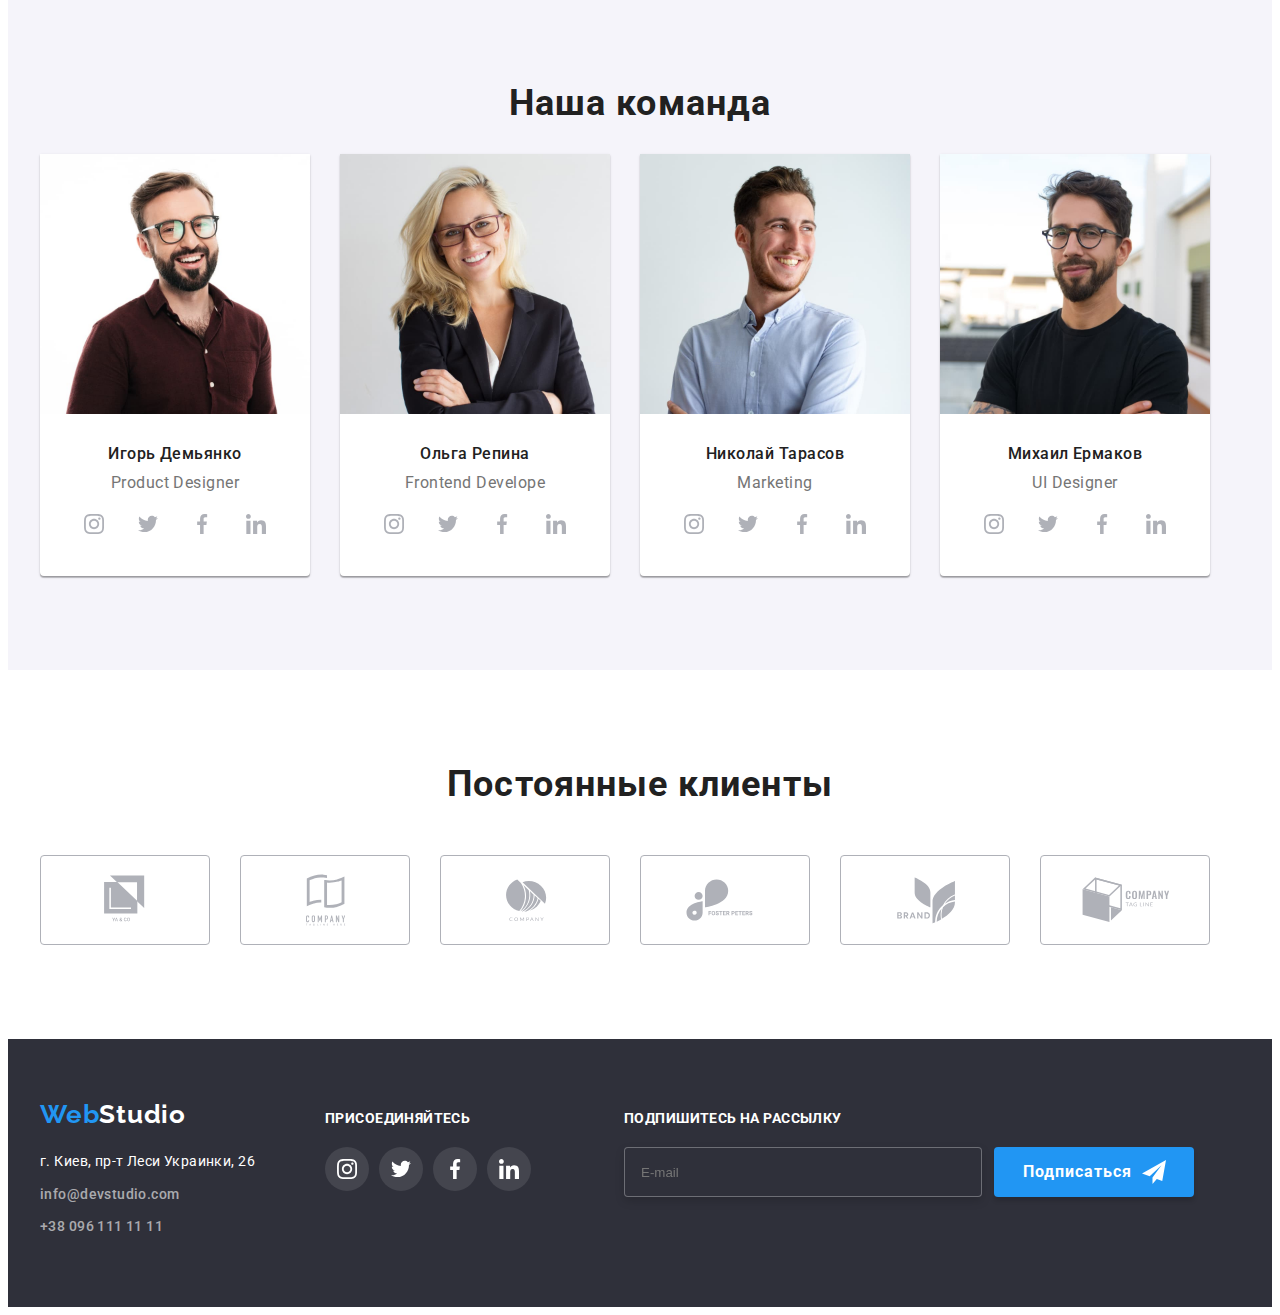
==== commit eb0e65d7: "забыл из-хиден" ====
--- a/index.html
+++ b/index.html
@@ -56,8 +56,7 @@
                 </div>
             </div>
             <!-- МОДАЛЬНОЕ ОКНО -->
-            <!-- is-hidden -->
-            <div class="backdrop" data-modal>  
+            <div class="backdrop is-hidden" data-modal>  
                 <div class="modal">
                     <button type="button" class="button-modal" data-modal-close>
                         <svg class="close" width="18" height="18">
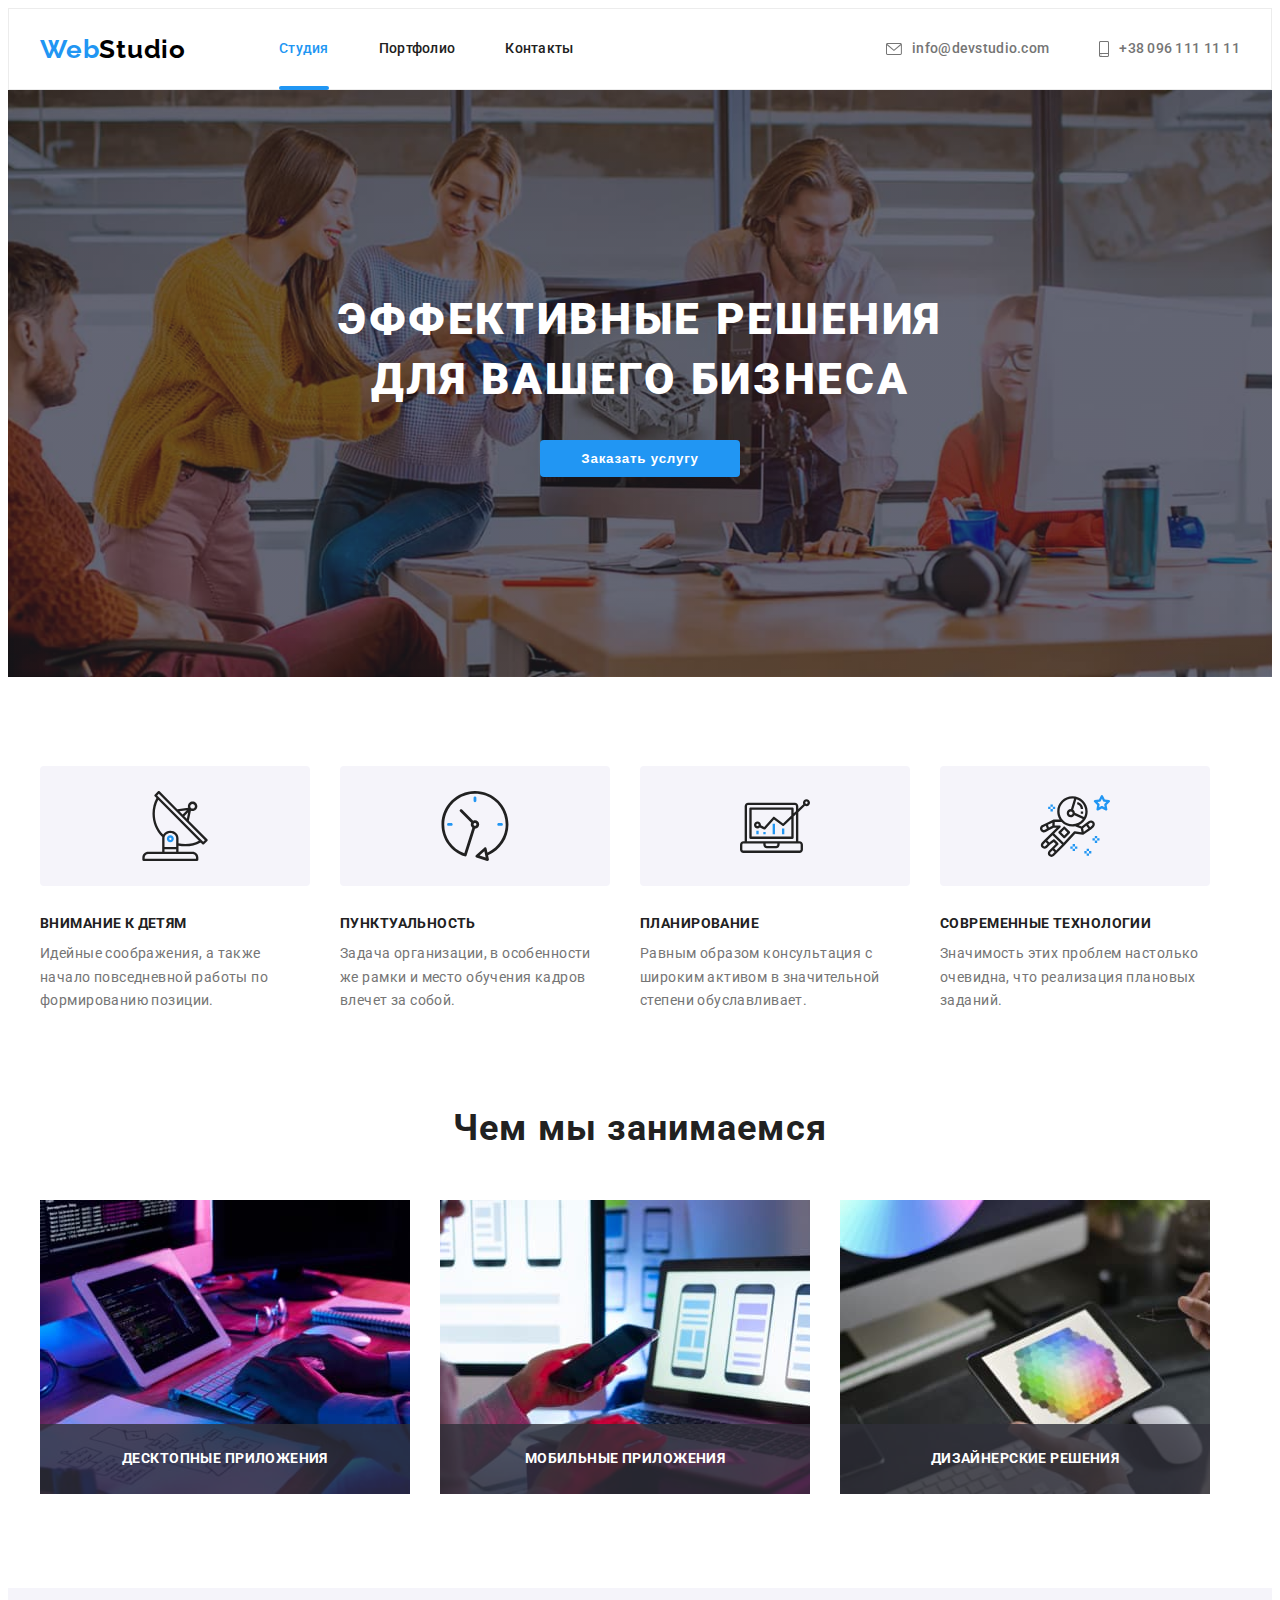
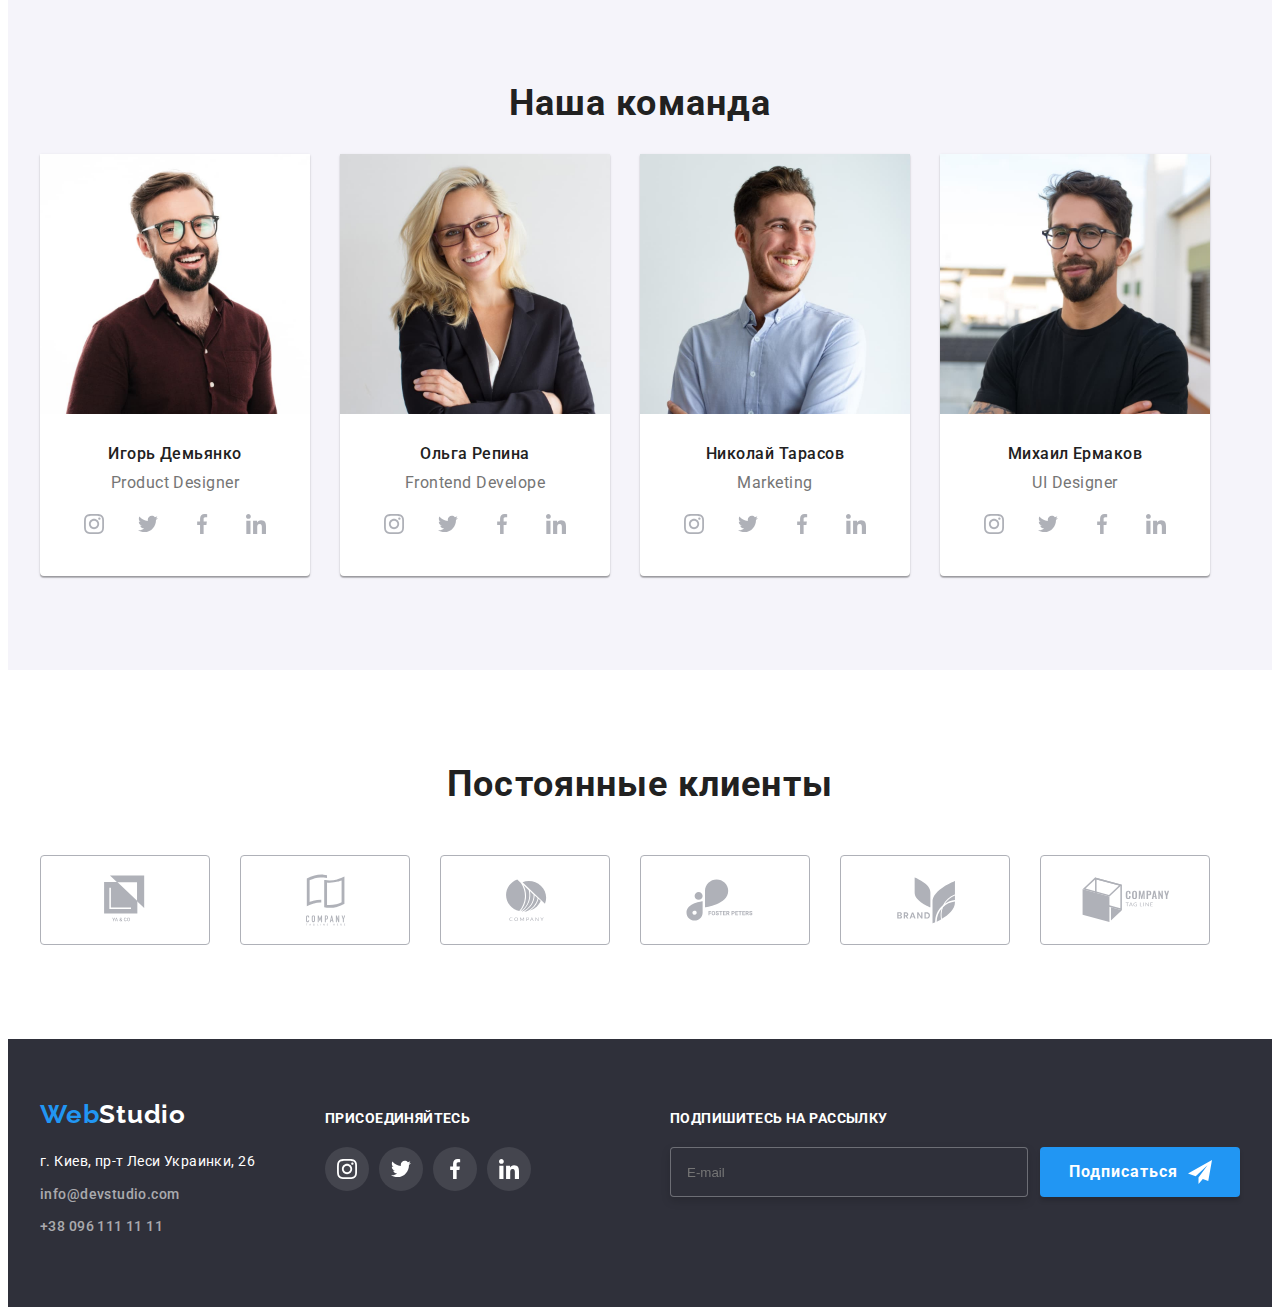
==== commit 2e2b5a68: "сделаны правки" ====
--- a/index.html
+++ b/index.html
@@ -67,42 +67,46 @@
                     <form class="modal-form" action="#">
                         <label class="form-label">
                             Имя
-                            <span class="input-wrapper">           
-                                <input type="text" name="name" class="form-input"/>
-                                <svg class="close" width="18" height="18">
-                                    <use href="./img/icon/sprait-icon.svg#person-modal"></use>
-                                </svg>
-                            </span>
+                            <div>
+                                <span class="input-wrapper">
+                                    <input type="text" name="name" class="form-input" />
+                                    <svg class="close" width="18" height="18">
+                                        <use href="./img/icon/sprait-icon.svg#person-modal"></use>
+                                    </svg>
+                                </span>
+                            </div>
                         </label>
                         <label class="form-label">
                             Телефон
-                            <span class="input-wrapper">
-                                <input type="tel" name="tel" class="form-input"/>
-                                <svg class="close" width="18" height="18">
-                                    <use href="./img/icon/sprait-icon.svg#phone-modal"></use>
-                                </svg>
-                            </span> 
+                            <div>
+                                <span class="input-wrapper">
+                                    <input type="tel" name="tel" class="form-input" />
+                                    <svg class="close" width="18" height="18">
+                                        <use href="./img/icon/sprait-icon.svg#phone-modal"></use>
+                                    </svg>
+                                </span>
+                            </div> 
                         </label>
                         <label class="form-label">
                             Почта
-                            <span class="input-wrapper">
-                                <input type="email" name="mail" class="form-input"/>
-                                <svg class="close" width="18" height="18">
-                                    <use href="./img/icon/sprait-icon.svg#emai-modal"></use>
-                                </svg>
-                            </span>
+                            <div>
+                                <span class="input-wrapper">
+                                    <input type="email" name="mail" class="form-input" />
+                                    <svg class="close" width="18" height="18">
+                                        <use href="./img/icon/sprait-icon.svg#emai-modal"></use>
+                                    </svg>
+                                </span>
+                            </div>
                         </label>
                         <label class="form-label">
                             Комментарий
-                            <textarea name="coment" class="form-textarea" placeholder="Ввидите текст"></textarea>
+                           <div>
+                                <textarea name="coment" class="form-textarea" placeholder="Ввидите текст"></textarea>
+                           </div>
                         </label>
                         <label class="form-label-checkbox">
                             <input type="checkbox" name="contract" class="checkbox invisible-text" required>
-                            <span class="icon-checkbox">
-                                <!-- <svg class="close" width="" height="">
-                                    <use href="./img/icon/sprait-icon.svg#check"></use>
-                                </svg> -->
-                            </span>
+                            <span class="icon-checkbox"> </span>
                             Соглашаюсь с рассылкой и принимаю<a href="#" class="lable-linc">Условия договора</a>
                         </label>
 
--- a/css/styles.css
+++ b/css/styles.css
@@ -419,7 +419,9 @@
   height: 40px;
   border: 1px solid rgba(33, 33, 33, 0.2);
   border-radius: 4px;
-
+}
+
+.form-label div {
   margin-top: 4px;
   margin-bottom: 10px;
 }
@@ -481,6 +483,10 @@
   letter-spacing: 0.03em;
 
   margin-left: 4px;
+}
+
+.checkbox {
+  opacity: 0;
 }
 
 .icon-checkbox {
@@ -493,7 +499,7 @@
 
 .checkbox:checked + .icon-checkbox {
   background-color: #2196f3;
-  background-image: url('/img/icon/check-icon.svg');
+  background-image: url('../img/icon/check-icon.svg');
   background-repeat: no-repeat;
   border-color: transparent;
 }
@@ -945,7 +951,8 @@
 }
 
 .box-right-mailing {
-  margin-left: 93px;
+  margin-left: auto;
+  margin-right: 0;
   width: 570px;
 }
 
@@ -981,7 +988,6 @@
 }
 
 .mailing button {
-  position: relative;
   padding-top: 10px;
   padding-left: 29px;
   padding-right: 62px;
